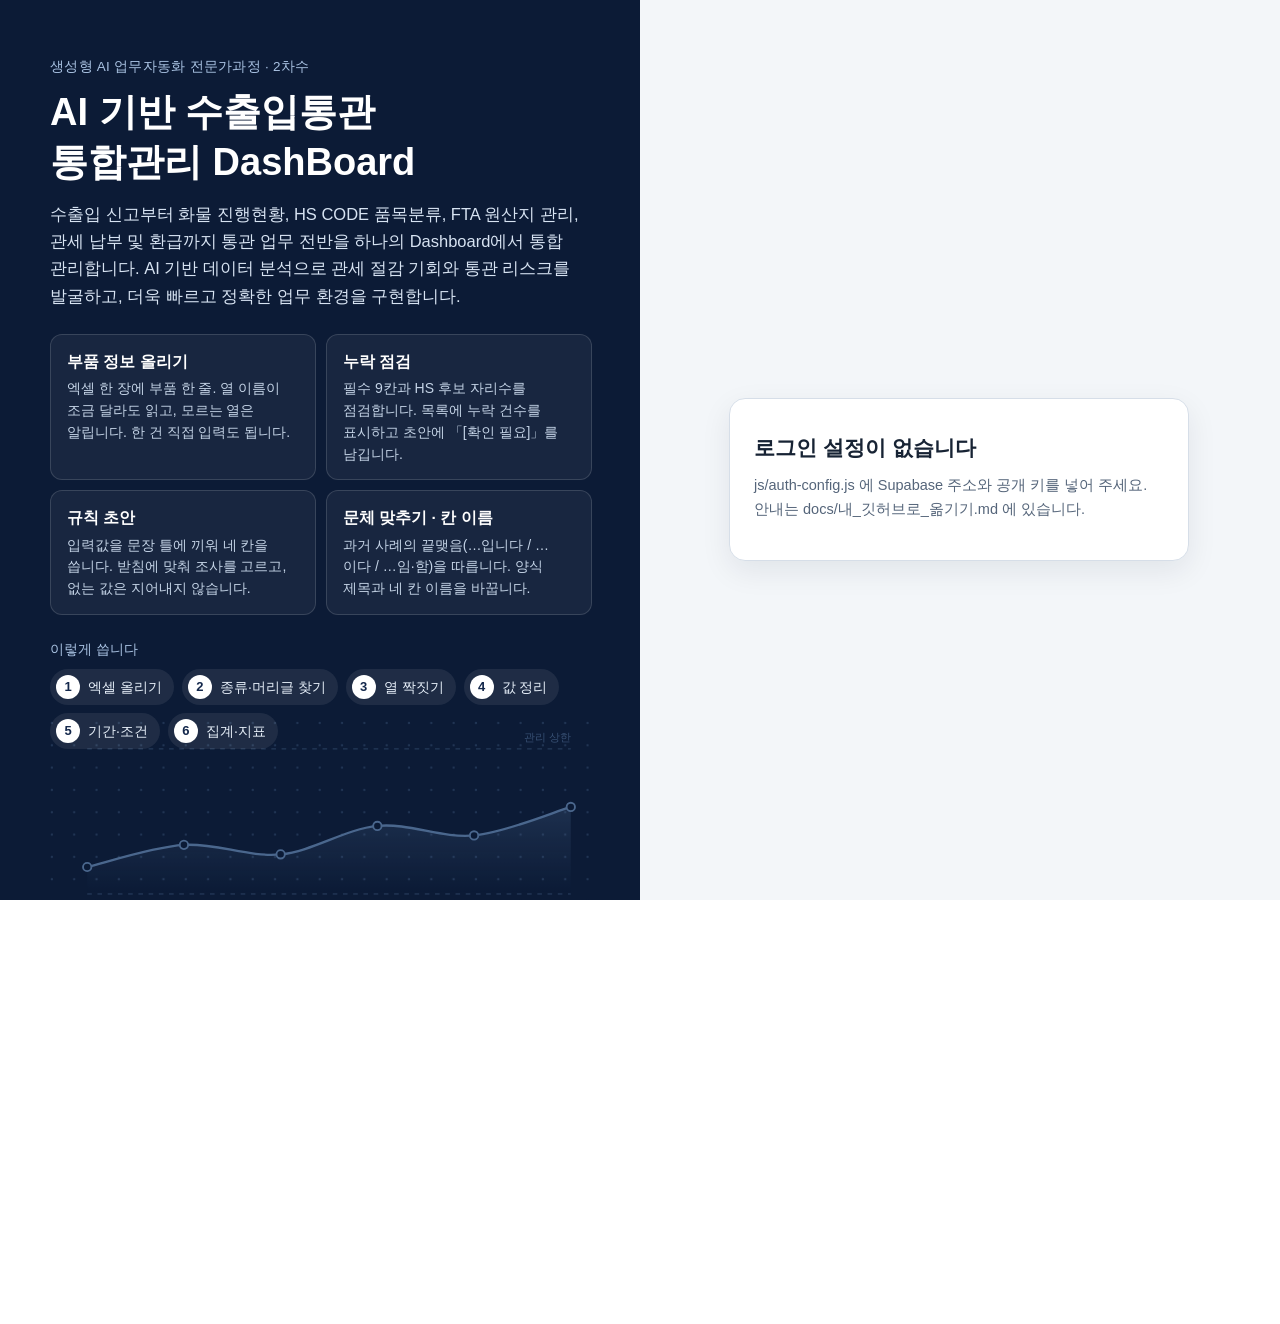
==== dashboard.html @ d0d931cb "관세율표 조회 js/tariff.js — data/tariff-ac.json(기준세율 A·C) · tariff-fta.json(협정세율) lazy load · Promise 캐시 " ====
<!DOCTYPE html>
<html lang="ko">
<head>
<meta charset="UTF-8">
<meta name="viewport" content="width=device-width, initial-scale=1.0">
<title>대시보드 — 수출입통관통합관리 DashBoard</title>
<!-- seo-kit: 검색 · 공유 미리보기(주소를 옮기면 이 묶음의 주소를 내 주소로) -->
<link rel="canonical" href="https://build-2611-07.jobability.co.kr/dashboard.html">
<meta name="robots" content="index,follow">
<meta property="og:type" content="website">
<meta property="og:site_name" content="HD건설기계">
<meta property="og:title" content="대시보드 — 수출입통관통합관리 DashBoard">
<meta property="og:description" content="ERP·환급프로그램·관세청에서 내려받은 엑셀을 올리면 수출입 통관 실적, FTA 활용·절감액, 관세환급, 수출입 오류점수를 집계해 보여 줍니다. 파일은 브라우저 안에서만 처리합니다.">
<meta property="og:url" content="https://build-2611-07.jobability.co.kr/dashboard.html">
<meta property="og:image" content="https://build-2611-07.jobability.co.kr/og-image.png?v=2">
<meta property="og:image:secure_url" content="https://build-2611-07.jobability.co.kr/og-image.png?v=2">
<meta property="og:image:type" content="image/png">
<meta property="og:image:width" content="1200">
<meta property="og:image:height" content="630">
<meta property="og:image:alt" content="AI 기반 수출입통관 통합관리 DashBoard">
<meta property="og:locale" content="ko_KR">
<meta name="twitter:card" content="summary_large_image">
<meta name="twitter:title" content="대시보드 — 수출입통관통합관리 DashBoard">
<meta name="twitter:description" content="ERP·환급프로그램·관세청에서 내려받은 엑셀을 올리면 수출입 통관 실적, FTA 활용·절감액, 관세환급, 수출입 오류점수를 집계해 보여 줍니다. 파일은 브라우저 안에서만 처리합니다.">
<meta name="twitter:image" content="https://build-2611-07.jobability.co.kr/og-image.png?v=2">
<!-- /seo-kit -->
<meta name="description" content="ERP·환급프로그램·관세청에서 내려받은 엑셀을 올리면 수출입 통관 실적, FTA 활용·절감액, 관세환급, 수출입 오류점수를 집계해 보여 줍니다. 파일은 브라우저 안에서만 처리합니다.">
<link rel="icon" href="favicon.svg" type="image/svg+xml">
<link rel="stylesheet" href="css/style.css">
<link rel="stylesheet" href="css/app.css">
<link rel="stylesheet" href="css/dash.css">
<!-- auth-kit: 로그인 전에는 도구 화면을 감춘다(js/auth.js 가 판정 뒤 푼다) -->
<script>document.documentElement.classList.add('auth-lock')</script>
<link rel="stylesheet" href="css/auth.css?v=2026-11-13.16">
<link rel="stylesheet" href="css/board.css?v=2026-11-13.16">
<link rel="stylesheet" href="css/kit-build.css?v=2026-11-13.16">
<!-- /auth-kit -->
</head>
<body>

<nav class="topnav" aria-label="주요 메뉴">
  <div class="topnav-inner">
    <a class="topnav-brand" href="dashboard.html">수출입통관통합관리 DashBoard <small>build-2611-07 · 기획 최창섭</small></a>
    <ul class="topnav-links">
      <li><a href="dashboard.html" class="active" aria-current="page">대시보드</a></li>
      <li><a href="tracking.html">화물 추적</a></li>
      <li><a href="errors.html">오류점수</a></li>
      <li><a href="index.html">물품설명서</a></li>
      <li><a href="library.html">자료 목록</a></li>
      <li><a href="guide.html">사용법</a></li>
      <li><a href="plan.html">기획서</a></li>
    </ul>
  </div>
</nav>

<header class="hero"><div class="wrap">
  <div class="eyebrow">생성형 AI 업무자동화 전문가과정 · 2차수 · 프로젝트 07 · v1.3</div>
  <h1>수출입통관통합관리 DashBoard</h1>
  <p>ERP·환급프로그램·관세청에서 내려받은 엑셀을 올리면 <b>수출입 통관 실적, FTA 활용·절감액, 관세환급, 오류점수, 품목분류 결정문 현황</b>을 한 화면에 모읍니다.
     매일 새 엑셀을 올리면 그 데이터로 바뀝니다. 열 이름이 달라도 같은 뜻 낱말로 찾고, 못 찾은 열은 직접 고릅니다.
     수입보세화물 단계 알림은 <a href="tracking.html" style="color:#fff">화물 추적</a>에 있습니다.</p>
</div></header>

<main><div class="wrap">

<section class="card" id="d-map">
  <h2 style="margin-top:0">수출입통관 업무 7항목과 이 도구</h2>
  <p class="sub">기획자가 정리한 대시보드 구조(2026-11-04 「수출입통관업무Dashboard」 총괄 시트)입니다. 항목마다 이 도구의 어디에서 하는지 적었습니다.</p>
  <div class="tablewrap"><table class="map7">
    <thead><tr><th>항목</th><th>하는 일</th><th>자료 · 주기</th><th>As-Is → To-Be</th><th>이 도구에서</th></tr></thead>
    <tbody>
      <tr><td>1. 수출입통관 실적</td><td>수입: 물자대·관세·관세부담율 / 수출: 전년 대비 증감 — 본부·국가·업체·HS 4단위</td><td>ERP 엑셀 · 매일</td><td>매월 1일 전월 분석 뒤 메일 공유 → 매일 대시보드</td><td><a href="#d-upload" data-go-tab="trade">「수입 실적」 탭</a> · <a href="#d-upload" data-go-tab="export">「수출 실적」 탭</a></td></tr>
      <tr><td>2. FTA 수출입 실적</td><td>FTA 체결국 수입·수출 신고 건의 관세 절감 실적</td><td>ERP 엑셀 · 매일</td><td>→ 매일 대시보드, 메일로 공유할 화면</td><td><a href="#d-upload" data-go-tab="fta">「FTA」 탭</a></td></tr>
      <tr><td>3. 관세환급 실적</td><td>본부별 매월 환급 실적</td><td>환급프로그램 엑셀 · 매월</td><td>→ 월별 표</td><td><a href="#d-upload" data-go-tab="refund">「관세환급」 탭</a></td></tr>
      <tr><td>4. 수출입 오류점수</td><td>신고·오류 건수, 오류점수, 비율</td><td>관세청 엑셀 · 매월</td><td>→ 월별·구분별</td><td><a href="#d-upload" data-go-tab="errors">「오류점수」 탭</a> · <a href="errors.html">v1.3 오류점수 분석(인천·울산)</a></td></tr>
      <tr><td>5. 물품설명서 작성</td><td>고세율 수입부품의 저세율 품목분류 질의용 물품설명서, 결정문 접수 때 고정비 절감 모니터링</td><td>양식 · 결정문 현황 엑셀 · 수시</td><td>엑셀 프롬프트 양식으로 AI 질문 뒤 복사·붙여넣기 → 자동 작성</td><td><a href="index.html">「물품설명서」 화면</a> · <a href="#d-upload" data-go-tab="ruling">「품목분류 결정문」 탭</a></td></tr>
      <tr><td>6. 수입보세화물 Tracking</td><td>근무시간 외 BL 의 입항보고·수입신고 단계를 관세사·요청자에게 알림</td><td>유니패스 · ERP · 비정기</td><td>포워더가 입항 예정 공유 → 단계별 메일 안내</td><td><a href="tracking.html">「화물 추적」 화면</a></td></tr>
      <tr><td>7. 수출입통관 Archive</td><td>세관 제출 사유서, ERP 통합 업무 매뉴얼 보관·공유</td><td>문서 · 비정기</td><td>요청 때 메일 → 목록 링크 공유</td><td><a href="library.html">「자료 목록」 화면</a></td></tr>
    </tbody>
  </table></div>
</section>

<section id="d-upload" class="card">
  <h2 style="margin-top:0">1. 엑셀을 올리세요</h2>
  <p class="sub">수입·수출 실적(ERP), 관세환급(환급프로그램), 오류점수(관세청), 품목분류 결정문 현황 엑셀을 한꺼번에 올려도 됩니다. 파일마다 종류를 알아봅니다.</p>
  <label class="drop" id="d-drop">
    <input type="file" id="d-file" accept=".xlsx,.xls,.csv" multiple>
    <b>엑셀 파일을 끌어다 놓거나 눌러서 고르세요 (여러 개 가능)</b>
    <span>파일은 서버로 올라가지 않습니다 · 브라우저 안에서만 처리합니다</span>
  </label>
  <div class="btnrow">
    <button class="btn primary" id="btn-dash-sample">예제로 해보기</button>
    <button class="btn" id="btn-dash-clear" type="button">저장된 데이터 지우기</button>
  </div>
  <p class="sub" style="margin-top:10px">예제는 가짜 업체·본부의 2024-01~2025-10 데이터입니다. 예제 데이터는 실제 사내 데이터가 아닙니다.
    </p>
  <div class="note" id="dash-samples" style="margin-top:12px"><b>대시보드 예제 엑셀 5종</b> — 수입통관 · 수출통관 · 관세환급 · 오류점수 · 품목분류 결정문(가짜 데이터)
    <div class="btnrow" style="margin:8px 0 6px"><button class="btn primary" type="button" data-ex5>예제 엑셀 5개 모두 내려받기</button><a class="btn" href="samples/예제_엑셀_5종.zip" download>ZIP 한 파일로 받기</a></div>
    <span class="sub">하나씩 받기 — <a class="ex-file" href="samples/예제_수입통관실적_ERP.xlsx" download>수입통관 실적</a> · <a class="ex-file" href="samples/예제_수출통관실적_ERP.xlsx" download>수출통관 실적</a> · <a class="ex-file" href="samples/예제_관세환급실적.xlsx" download>관세환급 실적</a> · <a class="ex-file" href="samples/예제_수출입오류점수.xlsx" download>수출입 오류점수</a> · <a class="ex-file" href="samples/예제_품목분류결정문현황.xlsx" download>품목분류 결정문 현황</a></span></div>
  <label class="chk"><input type="checkbox" id="d-remember" checked> 올린 데이터를 이 브라우저에 기억하기(다음에 열 때 다시 올리지 않아도 됩니다)</label>
  <details class="settings" id="d-settings">
    <summary>설정 — Plant → 본부 표(수입 · 수출) · 결제방법 GN(무환) 제외(수입 · 수출)</summary>
    <div id="d-settings-body"></div>
  </details>
  <div id="d-msg"></div>
  <div id="d-sets"></div>
</section>

<section id="d-view" class="card" hidden>
  <div class="dfilter" id="d-filter">
    <label>기간 <select id="f-from"></select> ~ <select id="f-to"></select></label>
    <label>본부 <select id="f-hq"></select></label>
    <label>국가 <select id="f-country"></select></label>
    <label>금액 단위 <select id="f-unit"><option>원</option><option>천원</option><option>백만원</option><option>USD</option></select></label>
    <button class="btn" id="btn-f-reset" type="button">기간 처음대로</button>
    <button class="btn green" id="btn-dash-xlsx" type="button">엑셀로 내보내기</button>
  </div>
  <p class="sub" id="f-note"></p>

  <div class="tabs" role="tablist" aria-label="분석 종류">
    <button role="tab" class="tab" data-tab="trade" aria-selected="true">수입 실적</button>
    <button role="tab" class="tab" data-tab="export" aria-selected="false">수출 실적</button>
    <button role="tab" class="tab" data-tab="fta" aria-selected="false">FTA</button>
    <button role="tab" class="tab" data-tab="refund" aria-selected="false">관세환급</button>
    <button role="tab" class="tab" data-tab="errors" aria-selected="false">오류점수</button>
    <button role="tab" class="tab" data-tab="ruling" aria-selected="false">품목분류 결정문</button>
  </div>

  <div class="tabpanel" id="t-trade" role="tabpanel">
    <div class="trade-total" id="sum-trade"></div>
    <div class="kpis" id="kpi-trade"></div>
    <div class="charts" id="ch-trade"></div>
    <div id="tb-trade-report"></div>
    <div class="ctrl">
      <label>묶는 기준 <select id="by-trade">
        <option value="hq">본부</option><option value="country">국가</option><option value="company">업체</option><option value="hs4">HS 4단위</option>
      </select></label>
      <label>상위 <select id="top-trade"><option>5</option><option selected>10</option><option>20</option></select></label>
    </div>
    <div class="charts" id="ch-trade-by"></div>
    <div id="tb-trade"></div>
  </div>
  <div class="tabpanel" id="t-export" role="tabpanel" hidden>
    <div class="trade-total" id="sum-export"></div>
    <div class="kpis" id="kpi-export"></div>
    <div class="charts" id="ch-export"></div>
    <div id="tb-export-report"></div>
    <div class="ctrl">
      <label>묶는 기준 <select id="by-export">
        <option value="hq">본부</option><option value="country">국가</option><option value="company">업체</option><option value="hs4">HS 4단위</option>
      </select></label>
      <label>상위 <select id="top-export"><option>5</option><option selected>10</option><option>20</option></select></label>
    </div>
    <div class="charts" id="ch-export-by"></div>
    <div id="tb-export"></div>
  </div>
  <div class="tabpanel" id="t-fta" role="tabpanel" hidden>
    <p class="sub tariff-meta" id="tariff-meta" aria-live="polite"></p>
    <div class="kpis" id="kpi-fta"></div>
    <div class="ctrl">
      <label>묶는 기준 <select id="by-fta"><option value="hq">본부</option><option value="country">국가</option><option value="company">업체</option></select></label>
    </div>
    <div class="charts" id="ch-fta"></div>
    <div id="tb-fta"></div>
  </div>
  <div class="tabpanel" id="t-refund" role="tabpanel" hidden>
    <div class="kpis" id="kpi-refund"></div>
    <div class="charts" id="ch-refund"></div>
    <div id="tb-refund"></div>
  </div>
  <div class="tabpanel" id="t-errors" role="tabpanel" hidden>
    <div class="kpis" id="kpi-errors"></div>
    <div class="charts" id="ch-errors"></div>
    <div id="tb-errors"></div>
  </div>
  <div class="tabpanel" id="t-ruling" role="tabpanel" hidden>
    <div class="kpis" id="kpi-ruling"></div>
    <div class="ctrl">
      <label>묶는 기준 <select id="by-ruling"><option value="product">완제품</option><option value="broker">관세사</option><option value="hs4">HS 4단위(결정세번)</option><option value="status">진행상태</option><option value="year">결정연도(시행일자)</option></select></label>
      <label>목록 순서 <select id="sort-ruling"><option value="date">최근 시행 순</option><option value="impact">impact 큰 순</option></select></label>
    </div>
    <div class="charts" id="ch-ruling"></div>
    <div id="tb-ruling"></div>
  </div>
</section>

<section class="card">
  <h2 style="margin-top:0">이번 판에서 하지 않는 것</h2>
  <ul class="ul">
    <li><b>메일 자동 발송·유니패스 자동 감시</b> — <a href="tracking.html">화물 추적</a>은 사람이 엑셀을 올리거나 「조회」를 눌렀을 때 읽고, 메일은 초안까지만 만듭니다.</li>
    <li><b>ERP·관세청 시스템 자동 연결</b> — 「실시간」은 매일 내려받은 엑셀을 올려 더하는 방식입니다. 같은 종류의 파일은 모두 더해 계산하고, 이름이 같은 파일을 다시 올리면 그 파일만 바꿉니다. 파일마다 올린 날짜와 데이터 기간을 위에 표시합니다.</li>
    <li>통관 서식·업무 매뉴얼 파일 보관 — <a href="library.html">자료 목록</a>에 이름·설명·사내 위치만 등록합니다.</li>
  </ul>
</section>

</div></main>

<footer><div class="wrap">
  생성형 AI 업무자동화 전문가과정 2차수 · 프로젝트 07 · 기획 최창섭 ·
  예제 데이터는 실제 사내 데이터가 아닙니다 · 화면의 숫자는 올린 엑셀에서 계산한 값입니다.
</div></footer>

<script src="lib/xlsx.full.min.js"></script>
<script src="js/customs.js"></script>
<script src="js/tariff.js"></script>
<script src="js/dash.js"></script>
<script>
  // 7항목 표의 탭 링크 — 올린 자료가 있을 때 그 탭을 연다
  document.getElementById('d-map').addEventListener('click', function (e) {
    var a = e.target.closest('[data-go-tab]'); if (!a) return;
    var b = document.querySelector('.tab[data-tab="' + a.dataset.goTab + '"]'); if (b && !document.getElementById('d-view').hidden) b.click();
  });
</script>
<script>
/* 예제 엑셀 5개를 차례로 내려받는다(브라우저가 「여러 파일 내려받기」를 물으면 허용) */
document.addEventListener('click', function (e) {
  var b = e.target.closest ? e.target.closest('[data-ex5]') : null; if (!b) return;
  var box = b.closest('.note'), list = [].slice.call(box.querySelectorAll('a.ex-file'));
  list.forEach(function (a, i) { setTimeout(function () { var x = document.createElement('a'); x.href = a.getAttribute('href'); x.download = decodeURIComponent(a.getAttribute('href').split('/').pop()); document.body.appendChild(x); x.click(); x.remove(); }, i * 700); });
  b.textContent = '내려받는 중… (5개)'; setTimeout(function () { b.textContent = '예제 엑셀 5개 모두 내려받기'; }, list.length * 700 + 600);
});
</script>
<!-- auth-kit: 로그인 · 사용 신청 · 승인 · 게시판(키트 정본 data10-00/kit/auth, 적용 build-2611-00/tools/kit) -->
<script src="vendor/supabase.js?v=2026-11-13.16"></script>
<script src="js/auth-config.js?v=2026-11-13.16"></script>
<script src="js/kit-build.js?v=2026-11-13.16"></script>
<script src="js/board.js?v=2026-11-13.16"></script>
<script src="js/auth.js?v=2026-11-13.16"></script>
<!-- /auth-kit -->
</body>
</html>
---- css/dash.css ----
/* 대시보드·자료 목록 전용(v1.1) — style.css · app.css 뒤에 읽는다 */
.dfilter{display:flex; flex-wrap:wrap; align-items:center; gap:10px 14px; font-size:14px;}
.dfilter label{display:flex; flex-wrap:wrap; align-items:center; gap:6px;}
.dfilter select{font:inherit; font-size:14px; padding:6px 8px; border:1px solid var(--line); border-radius:7px; background:#fff; max-width:100%;}
#f-note{margin:10px 0 0;}

.tabs{display:flex; flex-wrap:wrap; gap:4px; border-bottom:2px solid var(--line); margin:18px 0 16px;}
.tab{font:inherit; font-size:14.5px; font-weight:700; color:var(--sub); background:none; border:0; border-bottom:3px solid transparent;
  margin-bottom:-2px; padding:10px 14px; cursor:pointer; min-height:44px;}
.tab:hover{color:var(--ink);}
.tab.on{color:var(--brand); border-bottom-color:var(--brand);}

.kpis{display:grid; grid-template-columns:repeat(auto-fill,minmax(min(210px,100%),1fr)); gap:12px; margin-bottom:14px;}
.kpi{border:1px solid var(--line); border-radius:11px; padding:14px 16px; background:#fbfdff; display:flex; flex-direction:column; gap:3px; min-width:0;}
.kpi-l{font-size:13px; font-weight:700; color:var(--sub);}
.kpi-v{font-size:24px; line-height:1.2; font-weight:750; color:var(--brand-deep); font-variant-numeric:tabular-nums;}
.kpi small{font-size:12.5px; color:var(--sub);}
.kpi-how{font-size:11.5px; color:#0b3a4f; background:#dceaf3; border-radius:4px; padding:1px 6px; align-self:flex-start; margin-top:4px;}
.kpi.big{grid-column:1 / -1; background:#eef6fa; border-color:#9cc3d8;}
.kpi.big .kpi-v{font-size:34px;}
.kpi.small .kpi-v{font-size:19px;}
.rul-basis{grid-column:1 / -1; margin:0; padding:8px 12px; border-radius:8px; background:#fff7e6; border:1px solid #f0d9a8; color:#5b4310; font-size:13.5px;}
.rul-basis b{color:#3d2c06;}
tr.outside td:first-child::after{content:" 기간 밖 결정문"; font-size:11px; color:#8a5a00; background:#fff1d1; border-radius:4px; padding:0 4px; margin-left:4px; white-space:nowrap;}
.kpi.empty{background:#f7f8fa; border-style:dashed;}
.kpi.empty .kpi-v{font-size:18px; color:var(--sub);}

.charts{display:grid; grid-template-columns:repeat(auto-fill,minmax(min(460px,100%),1fr)); gap:14px; margin:6px 0 16px; align-items:start;}
.chart-box{border:1px solid var(--line); border-radius:11px; padding:10px 12px 6px; background:#fff; margin:0; min-width:0; overflow-x:auto;}
.chart-box figcaption{font-size:13.5px; font-weight:700; margin-bottom:4px;}
svg.chart{display:block; width:100%; height:auto;}
/* 좁은 화면에서 그림을 줄이면 글자가 읽히지 않는다 — 최소 폭을 두고 상자 안에서 옆으로 밀어 본다 */
@media (max-width:640px){ svg.chart{min-width:520px;} .kpis{grid-template-columns:repeat(auto-fill,minmax(min(118px,100%),1fr)); gap:8px;} .kpi{padding:10px 12px;} .kpi-v{font-size:20px;} .kpi.big .kpi-v{font-size:26px;} }
svg.chart .grid{stroke:#e3e9ef; stroke-width:1;}
svg.chart .ax{font-size:11px; fill:#5b6b7b; font-family:inherit;}
svg.chart .lab{fill:#152232;}
svg.chart .lg{font-size:12px; fill:#152232; font-family:inherit;}

.tb-h{margin:18px 0 8px; font-size:15px;}
tr.sum td{font-weight:750; background:#f4f7fa;}
tr.rest td{color:var(--sub);}
th.num{text-align:right;}
span.pos{color:var(--ok); font-weight:650;} span.neg{color:var(--danger); font-weight:650;}
td.wrapcell{white-space:normal; min-width:140px; max-width:320px;}
table.map{margin-top:8px;} table.map select{font:inherit; font-size:13.5px; padding:4px 6px; border:1px solid var(--line); border-radius:6px; max-width:220px;}
tr.maprow > td{background:#fbfcfd; white-space:normal;}
small.req{color:var(--danger); font-weight:700;}
#d-sets select{font:inherit; font-size:13.5px; padding:4px 6px; border:1px solid var(--line); border-radius:6px;}

/* 자료 목록 */
.lib-form{display:grid; grid-template-columns:repeat(auto-fill,minmax(min(240px,100%),1fr)); gap:10px 12px; margin:8px 0;}
.lib-form label{display:flex; flex-direction:column; gap:4px; font-size:13px; color:var(--sub); min-width:0;}
.lib-form label.wide{grid-column:1/-1;}
.lib-form input,.lib-form select,.lib-form textarea{font:inherit; font-size:14px; padding:6px 8px; border:1px solid var(--line); border-radius:7px; background:#fff; max-width:100%;}
.lib-cats{display:flex; flex-wrap:wrap; gap:6px; margin:10px 0;}
.lib-cats button{font:inherit; font-size:13px; border:1px solid var(--line); background:#fff; border-radius:999px; padding:4px 12px; cursor:pointer; min-height:34px;}
.lib-cats button.on{background:var(--brand); color:#fff; border-color:var(--brand);}
td.loc{white-space:normal; word-break:break-all; min-width:160px; max-width:360px; font-family:ui-monospace,SFMono-Regular,Menlo,monospace; font-size:12.5px;}
td.desc{white-space:normal; min-width:180px; max-width:360px;}
.lead-link{margin-top:12px;}

[hidden]{display:none !important;}

/* (v1.2) 7항목 표 · 결정문 목록 · 화물 추적 */
table.map7 td{white-space:normal; min-width:120px; vertical-align:top;}
table.ruling-list td,table.ruling-by td:first-child{text-align:left;}
table.ruling-list td.num{text-align:left; font-variant-numeric:normal;}
.chips{display:inline-flex; gap:3px;}
.chip{display:inline-flex; align-items:center; justify-content:center; width:22px; height:22px; border-radius:50%; border:1px solid var(--line); background:#f4f7fa; color:var(--sub); font-size:11.5px; font-weight:700;}
.chip.done{background:var(--ok); border-color:var(--ok); color:#fff;}
.tag.ah-t{background:#fde7c8; color:#7a4f00;}
table.ships td{white-space:normal; vertical-align:top;}
table.ships td.mono{white-space:nowrap;}
.alert-box{border:1px solid var(--line); border-left:4px solid var(--danger); border-radius:10px; padding:12px 16px; margin:12px 0; background:#fffdfb;}
.alert-box .sec-h{margin-bottom:4px;}
.alert-box label.sub{display:flex; flex-direction:column; gap:3px; margin:8px 0 6px;}
.alert-box input,.alert-box textarea,#t-tpl input,#t-tpl textarea{font:inherit; font-size:14px; padding:6px 8px; border:1px solid var(--line); border-radius:7px; background:#fff; max-width:100%;}
.alert-box textarea,#t-tpl textarea{width:100%;}
#t-tpl label.sub{display:flex; flex-direction:column; gap:3px; margin:6px 0;}
#t-targets{gap:8px 16px;}
.ctrl input[type=text],.ctrl input[type=password]{font:inherit; font-size:14px; padding:6px 8px; border:1px solid var(--line); border-radius:7px; background:#fff; max-width:100%;}
.btn[aria-disabled="true"]{opacity:.45; pointer-events:none;}

/* (v1.3) 오류점수 */
tr.over td{background:#fdeae7;}
table.ledger input{font:inherit; font-size:13px; padding:4px 6px; border:1px solid var(--line); border-radius:6px; min-width:90px; width:100%;}

/* v1.4 — 좁은 화면에서 긴 BL 선택 상자가 화면 밖으로 나가지 않게 */
#api-bl{max-width:100%;min-width:0;}
label:has(> #api-bl){min-width:0;max-width:100%;}

/* (v1.7.0) 수입 · 수출 실적 탭 — 수출입 합계 줄 · 본부 미분류 줄 · 설정 */
.trade-total-line{margin:0 0 12px; padding:9px 14px; border-radius:9px; background:#eef6fa; border:1px solid #9cc3d8; font-size:14px; color:#0b3a4f;}
.trade-total-line .tt-v{font-size:18px; font-weight:750; color:var(--brand-deep); font-variant-numeric:tabular-nums; margin:0 6px;}
.trade-total-line small{color:var(--sub);}
tr.uncl td{background:#fff4e0;}
table.exp-pivot th{white-space:nowrap;} table.exp-pivot th small{font-weight:600; color:var(--sub);}
/* (v1.9.0) 수입 본부 × 월 — 월마다 4칸(건수 · 물자대 · 관세 · 부담율) */
table.imp-pivot th{white-space:nowrap;} table.imp-pivot th small{font-weight:600; color:var(--sub);} table.imp-pivot td:first-child{white-space:nowrap;}
details.settings{margin:12px 0; border:1px solid var(--line); border-radius:10px; padding:8px 14px; background:#fbfcfd;}
details.settings summary{cursor:pointer; font-weight:700; min-height:32px; display:flex; align-items:center;}
table.set-plant input{font:inherit; font-size:13.5px; padding:4px 6px; border:1px solid var(--line); border-radius:6px; width:100%; min-width:90px;}
/* (v1.9.1) FTA 탭 위 관세율표 기준 연도 */
.tariff-meta{margin:0 0 10px; font-size:13px; color:var(--sub);} .tariff-meta.warn{padding:6px 10px; border-radius:6px;}
---- css/auth.css ----
/* data10 로그인 키트 — 정본: data10-00/kit/auth/css/auth.css (사본을 직접 고치지 말 것)
   로그인 전 대문 · 사용 신청 · 승인 대기 · 구성원 관리 창. 클래스는 모두 ag- / auth- 로 시작해 도구 화면과 섞이지 않는다. */
:root {
  --ag-ink: #172334; --ag-sub: #55657a; --ag-line: #d6dee8; --ag-bg: #f3f6f9;
  --ag-navy: #13274b; --ag-navy-2: #0c1b36; --ag-brand: #1f5fa8; --ag-brand-d: #174a84;
  --ag-ok: #1b6e3a; --ag-ok-bg: #e5f3ea; --ag-err: #b3261e; --ag-err-bg: #fdecea; --ag-warn: #7a5200; --ag-warn-bg: #fff4d6;
  --ag-accent: #a9c2e2;
  --ag-pad: 20px;
}
@media (min-width: 640px) { :root { --ag-pad: 28px; } }
@media (min-width: 1024px) { :root { --ag-pad: 40px; } }

/* 로그인 전에는 도구 화면을 감춘다(자리는 그대로 — 그래프 폭 계산이 흔들리지 않게 visibility) */
html.auth-lock body > *:not(#authGate) { visibility: hidden; }
html.auth-lock body { overflow: hidden; }

.ag {
  position: fixed; inset: 0; z-index: 2000; overflow-y: auto; -webkit-overflow-scrolling: touch;
  background: var(--ag-bg); color: var(--ag-ink);
  font: 16px/1.65 Pretendard, 'Apple SD Gothic Neo', 'Malgun Gothic', 'Noto Sans KR', sans-serif;
  word-break: keep-all; overflow-wrap: break-word;
}
.ag[hidden] { display: none; }
.ag *, .ag *::before, .ag *::after, .ag-modal * { box-sizing: border-box; }

.ag-wrap {
  max-width: calc(1180px + 2 * var(--ag-pad)); margin: 0 auto; padding: 0 var(--ag-pad);
  display: grid; grid-template-columns: minmax(0, 1fr); gap: 0;
}
.ag-hero {
  background: linear-gradient(160deg, var(--ag-navy) 0%, var(--ag-navy-2) 100%); color: #fff;
  margin: 0 calc(-1 * var(--ag-pad)); padding: 36px var(--ag-pad) 32px;
}
.ag-side { padding: 24px 0 8px; }
@media (min-width: 960px) {
  .ag { background: linear-gradient(90deg, var(--ag-navy-2) 0, var(--ag-navy-2) 50%, var(--ag-bg) 50%); }
  .ag-wrap { grid-template-columns: minmax(0, 1fr) minmax(0, 1fr); min-height: calc(100vh - 48px); align-items: center; }
  .ag-hero { margin: 0; padding: 56px 48px 56px 0; background: none; min-height: 100%; display: flex; flex-direction: column; justify-content: center; }
  .ag-side { padding: 56px 0 56px 48px; }
}
.ag-eyebrow { margin: 0 0 10px; font-size: 13.5px; letter-spacing: .02em; color: var(--ag-accent); }
.ag-hero h1 { margin: 0 0 14px; font-size: clamp(26px, 3.6vw, 38px); line-height: 1.3; color: #fff; font-weight: 800; }
.ag-lead { margin: 0 0 24px; color: #d7e3f2; font-size: 16.5px; max-width: 640px; }
.ag-feats { list-style: none; margin: 0 0 24px; padding: 0; display: grid; grid-template-columns: minmax(0, 1fr); gap: 10px; }
@media (min-width: 640px) { .ag-feats { grid-template-columns: repeat(2, minmax(0, 1fr)); } }
.ag-feats li { border: 1px solid rgba(255, 255, 255, .14); border-radius: 12px; padding: 14px 16px; background: rgba(255, 255, 255, .05); }
.ag-feats b { display: block; color: #fff; font-size: 15.5px; margin-bottom: 4px; }
.ag-feats span { display: block; color: #c4d3e6; font-size: 14px; line-height: 1.55; }
.ag-flow-t { margin: 0 0 8px; font-size: 13.5px; color: #a9c2e2; }
.ag-flow ol { list-style: none; margin: 0; padding: 0; display: flex; flex-wrap: wrap; gap: 8px; }
.ag-flow li { display: inline-flex; align-items: center; gap: 8px; padding: 6px 12px 6px 6px; border-radius: 999px; background: rgba(255, 255, 255, .08); color: #e6eef8; font-size: 14px; }
.ag-n { display: inline-grid; place-items: center; width: 24px; height: 24px; border-radius: 50%; background: #fff; color: var(--ag-navy); font-weight: 700; font-size: 13px; }

.ag-card { background: #fff; border: 1px solid var(--ag-line); border-radius: 16px; padding: 26px 24px; box-shadow: 0 10px 30px rgba(15, 30, 55, .08); max-width: 460px; margin: 0 auto; }
.ag-card h2 { margin: 6px 0 8px; font-size: 21px; color: var(--ag-ink); }
.ag-card p { margin: 0 0 12px; }
.ag-sub { color: var(--ag-sub); font-size: 14.5px; }
.ag-tabs { display: flex; gap: 4px; padding: 4px; background: #eef2f6; border-radius: 10px; margin: 0 0 18px; }
.ag-tabs button { flex: 1; border: 0; background: transparent; padding: 9px 10px; border-radius: 8px; font: inherit; font-weight: 600; color: var(--ag-sub); cursor: pointer; }
.ag-tabs button[aria-selected="true"] { background: #fff; color: var(--ag-ink); box-shadow: 0 1px 3px rgba(0, 0, 0, .1); }
.ag-form { display: grid; gap: 12px; }
.ag-form label { display: grid; gap: 5px; font-size: 14px; font-weight: 600; color: var(--ag-ink); }
.ag-form small { font-weight: 400; color: var(--ag-sub); }
.ag-form input { font: inherit; font-size: 16px; font-weight: 400; padding: 10px 12px; border: 1px solid var(--ag-line); border-radius: 9px; background: #fff; color: var(--ag-ink); width: 100%; }
.ag-form input::placeholder { color: #8a97a8; font-weight: 400; }
.ag-form input:focus { outline: 2px solid var(--ag-brand); outline-offset: 1px; border-color: var(--ag-brand); }
.hp-who { align-self: center; margin-right: 4px; font-size: 14px; font-weight: 600; white-space: nowrap; max-width: 14em; overflow: hidden; text-overflow: ellipsis; }
@media (max-width: 640px) { .hp-who { display: none; } }
.ag-pw { position: relative; display: block; }
.ag-form .ag-pw input { padding-right: 46px; }
.ag-pw input::-ms-reveal, .ag-pw input::-ms-clear { display: none; }
.ag-eye { position: absolute; top: 50%; right: 4px; transform: translateY(-50%); width: 38px; height: 38px; display: grid; place-items: center; padding: 0; border: 0; border-radius: 7px; background: transparent; color: var(--ag-sub); cursor: pointer; }
.ag-eye:hover { color: var(--ag-ink); background: rgba(0, 0, 0, .05); }
.ag-eye:focus-visible { outline: 2px solid var(--ag-brand); outline-offset: 0; }
.ag-eye[aria-pressed="true"] { color: var(--ag-brand); }
.ag-btn { font: inherit; font-weight: 700; display: inline-flex; align-items: center; justify-content: center; gap: 6px; min-height: 44px; padding: 8px 16px;
  border-radius: 10px; border: 1px solid var(--ag-line); background: #fff; color: var(--ag-ink); cursor: pointer; width: 100%; }
.ag-btn:hover { border-color: var(--ag-brand); }
.ag-btn:disabled { opacity: .6; cursor: progress; }
.ag-primary { background: var(--ag-brand); border-color: var(--ag-brand); color: #fff; }
.ag-primary:hover { background: var(--ag-brand-d); }
.ag-kakao { background: #fee500; border-color: #fee500; color: #191600; }
.ag-or { display: flex; align-items: center; gap: 10px; color: var(--ag-sub); font-size: 13px; margin: 14px 0; }
.ag-or::before, .ag-or::after { content: ''; flex: 1; height: 1px; background: var(--ag-line); }
.ag-hint { margin: 14px 0 0 !important; color: var(--ag-sub); font-size: 13.5px; }
.ag-msg { margin: 12px 0 0 !important; font-size: 14px; min-height: 1em; color: var(--ag-sub); }
.ag-msg:empty { display: none; }
.ag-msg.is-err { color: var(--ag-err); background: var(--ag-err-bg); padding: 8px 12px; border-radius: 8px; }
.ag-msg.is-ok { color: var(--ag-ok); background: var(--ag-ok-bg); padding: 8px 12px; border-radius: 8px; }
.ag-link { border: 0; background: none; color: var(--ag-sub); text-decoration: underline; font: inherit; font-size: 14px; cursor: pointer; margin-top: 14px; padding: 6px 0; }
.ag-badge { display: inline-block; padding: 3px 10px; border-radius: 999px; background: var(--ag-warn-bg); color: var(--ag-warn); font-size: 13px; font-weight: 700; }
.ag-badge.is-off { background: var(--ag-err-bg); color: var(--ag-err); }
.ag-claim { margin-top: 16px; padding: 14px; border: 1px dashed var(--ag-line); border-radius: 10px; font-size: 14px; color: var(--ag-sub); }
.ag-foot { text-align: center; color: var(--ag-sub); font-size: 13px; margin: 0; padding: 14px var(--ag-pad) 22px; }
@media (min-width: 960px) { .ag-foot { color: #8fa3bd; text-align: left; max-width: calc(1180px + 2 * var(--ag-pad)); margin: 0 auto; } }

/* 상단 바 계정 칩 */
.auth-chip { display: flex; align-items: center; gap: 6px; margin-left: auto; flex-wrap: nowrap; font-size: 13.5px; }
.auth-chip.is-float { position: fixed; top: 10px; right: 10px; z-index: 1500; background: #fff; border: 1px solid var(--ag-line); border-radius: 999px; padding: 4px 6px 4px 12px; }
.auth-chip-name { max-width: 9em; overflow: hidden; text-overflow: ellipsis; white-space: nowrap; font-weight: 600; }
.auth-chip-btn { font: inherit; font-size: 13px; border: 1px solid var(--ag-line); background: #fff; color: var(--ag-ink); border-radius: 8px; padding: 5px 10px; cursor: pointer; white-space: nowrap; display: inline-flex; align-items: center; gap: 4px; }
.auth-chip-btn:hover { border-color: var(--ag-brand); color: var(--ag-brand); }
.auth-chip-n { display: inline-grid; place-items: center; min-width: 18px; height: 18px; padding: 0 5px; border-radius: 9px; background: var(--ag-err); color: #fff; font-size: 11.5px; font-weight: 700; }
.auth-chip-n[hidden] { display: none; }
@media (max-width: 639px) { .auth-chip-name { display: none; } }

/* 구성원 관리 창 */
.ag-modal { position: fixed; inset: 0; z-index: 2100; background: rgba(10, 20, 35, .5); display: flex; align-items: flex-start; justify-content: center; padding: 24px 12px; overflow-y: auto;
  font: 15px/1.6 Pretendard, 'Apple SD Gothic Neo', 'Malgun Gothic', sans-serif; color: var(--ag-ink); word-break: keep-all; overflow-wrap: break-word; }
.ag-modal[hidden] { display: none; }
.ag-panel { background: #fff; border-radius: 14px; width: 100%; max-width: 980px; padding: 20px 22px 24px; }
.ag-panel-h { display: flex; align-items: center; justify-content: space-between; gap: 12px; }
.ag-panel-h h2 { margin: 0; font-size: 20px; }
.ag-x { border: 0; background: none; font-size: 26px; line-height: 1; cursor: pointer; color: var(--ag-sub); padding: 4px 8px; }
.ag-panel .ag-tabs { max-width: 320px; margin: 12px 0; }
.ag-tablewrap { overflow-x: auto; }
.ag-table { width: 100%; border-collapse: collapse; font-size: 14.5px; }
.ag-table th, .ag-table td { text-align: left; vertical-align: top; padding: 10px 8px; border-bottom: 1px solid var(--ag-line); }
.ag-table th { background: #f1f4f8; font-size: 13.5px; white-space: nowrap; }
.ag-table small { color: var(--ag-sub); }
.ag-acts { display: flex; flex-wrap: wrap; gap: 6px; min-width: 150px; }
.ag-btn.ag-sm { width: auto; min-height: 34px; padding: 4px 10px; font-size: 13.5px; }
.ag-st { display: inline-block; padding: 1px 8px; border-radius: 999px; font-size: 12.5px; font-weight: 700; background: #eef2f6; color: var(--ag-sub); }
.ag-st.is-pending { background: var(--ag-warn-bg); color: var(--ag-warn); }
.ag-st.is-active { background: var(--ag-ok-bg); color: var(--ag-ok); }
.ag-st.is-disabled { background: var(--ag-err-bg); color: var(--ag-err); }
.ag-st.is-admin { background: #e6eef9; color: var(--ag-brand-d); }
/* 밝은 테마(plan.json landing.theme = "light") — 바탕은 --ag-bg, 글자는 --ag-ink, 강조는 --ag-accent */
.ag-light, .ag-light .ag-hero { background: var(--ag-bg); }
@media (min-width: 960px) { .ag.ag-light { background: var(--ag-bg); } }
.ag-light .ag-hero { color: var(--ag-ink); }
.ag-light .ag-hero h1 { color: var(--ag-navy); font-size: clamp(30px, 4.2vw, 46px); line-height: 1.25; }
.ag-light .ag-eyebrow { font-size: 16px; font-weight: 700; }
.ag-light .ag-lead { color: var(--ag-sub); font-size: 17px; }
.ag-light .ag-feats li { background: #fff; border-color: var(--ag-line); }
.ag-light .ag-feats b { color: var(--ag-ink); }
.ag-light .ag-feats span { color: var(--ag-sub); }
.ag-light .ag-flow-t { color: var(--ag-sub); }
.ag-light .ag-flow li { background: #fff; color: var(--ag-ink); border: 1px solid var(--ag-line); }
.ag-light .ag-n { background: var(--ag-navy); color: #fff; }
.ag-light .ag-primary { background: var(--ag-navy); border-color: var(--ag-navy); }
.ag-light .ag-primary:hover { background: var(--ag-navy-2); }
@media (min-width: 960px) { .ag-light .ag-foot { color: var(--ag-sub); } }
/* 대문 그림(SVG) — 현장 데이터 → 관리도. 색은 currentColor 하나로(테마마다 .ag-art color 만 바꾼다) */
.ag-hero { position: relative; overflow: hidden; }
.ag-hero > :not(.ag-art) { position: relative; z-index: 1; }
.ag-art { position: absolute; z-index: 0; pointer-events: none; color: #7fa6d6; opacity: .3;
  right: -40px; top: 8px; width: min(560px, 78%); height: auto; }
.ag-par { transition: transform .6s cubic-bezier(.2, .7, .2, 1); }
.ag-line { fill: none; stroke: currentColor; stroke-width: 2.5; stroke-linecap: round; }
.ag-ucl { stroke: currentColor; stroke-width: 1; stroke-dasharray: 5 6; opacity: .55; }
.ag-lbl { fill: currentColor; font-size: 12px; opacity: .7; font-family: inherit; }
.ag-pt { fill: var(--ag-navy-2); stroke: currentColor; stroke-width: 2; }
.ag-ring { fill: none; stroke: currentColor; stroke-width: 2; transform-box: fill-box; transform-origin: center; opacity: 0; }
@media (max-width: 639px) { .ag-art { width: 92%; right: -24px; top: 0; opacity: .28; } .ag-lbl { display: none; } }
/* 데스크톱: 왼쪽 칸 맨 아래 띠(내용과 겹치지 않게 그만큼 아래 여백을 둔다) */
@media (min-width: 960px) {
  .ag-hero { padding-bottom: 210px; }
  .ag-art { top: auto; bottom: 34px; left: 0; right: 32px; width: auto; max-width: 600px; opacity: .55; }
}
.ag-light .ag-art { color: var(--ag-navy); opacity: .26; }
.ag-light .ag-pt { fill: var(--ag-bg); }

/* 「이렇게 씁니다」 단계 — 차례로 밝아진다(그림의 점과 함께) */
.ag-flow li { transition: background-color .35s, box-shadow .35s, color .35s; }
.ag-flow li.is-on { background: rgba(255, 255, 255, .18); box-shadow: inset 0 0 0 1px rgba(255, 255, 255, .45); color: #fff; }
.ag-light .ag-flow li.is-on { background: #fff; box-shadow: inset 0 0 0 1.5px var(--ag-navy); color: var(--ag-navy); }

/* 효과 — .ag-fx 는 JS 가 처음 한 번만 붙인다(모션 최소화면 붙이지 않음). 효과가 없어도 모든 내용은 보인다. */
@keyframes agDraw { to { stroke-dashoffset: 0; } }
@keyframes agFade { from { opacity: 0; } }
@keyframes agUp { from { opacity: 0; transform: translateY(12px); } }
@keyframes agPop { from { opacity: 0; transform: scale(.4); } }
@keyframes agPulse { 0% { opacity: .85; transform: scale(.6); } 100% { opacity: 0; transform: scale(2.2); } }
.ag-fx .ag-line { stroke-dasharray: 1; stroke-dashoffset: 1; animation: agDraw 1.8s cubic-bezier(.4, 0, .2, 1) .2s forwards; }
.ag-fx .ag-area { animation: agFade 1.2s ease 1s both; }
.ag-fx .ag-pt { transform-box: fill-box; transform-origin: center; animation: agPop .45s cubic-bezier(.2, .9, .3, 1.4) var(--d, 1s) both; }
.ag-fx .ag-eyebrow, .ag-fx .ag-hero h1, .ag-fx .ag-lead { animation: agUp .6s ease both; }
.ag-fx .ag-hero h1 { animation-delay: .08s; } .ag-fx .ag-lead { animation-delay: .16s; }
.ag-fx .ag-feats li { animation: agUp .55s ease both; }
.ag-fx .ag-feats li:nth-child(1) { animation-delay: .28s; } .ag-fx .ag-feats li:nth-child(2) { animation-delay: .36s; }
.ag-fx .ag-feats li:nth-child(3) { animation-delay: .44s; } .ag-fx .ag-feats li:nth-child(4) { animation-delay: .52s; }
.ag-fx .ag-flow { animation: agUp .55s ease .62s both; }
.ag-fx .ag-card { animation: agUp .6s ease .18s both; }
.ag-ring { animation: agPulse 2.4s ease-out infinite; }
.ag-feats li { transition: border-color .25s, background-color .25s; }
.ag-feats li:hover { border-color: rgba(255, 255, 255, .32); background: rgba(255, 255, 255, .08); }
.ag-light .ag-feats li:hover { border-color: var(--ag-navy); background: #fff; }

/* ───────── 대문 사진 ───────── */
.ag-sr { position: absolute !important; width: 1px; height: 1px; overflow: hidden; clip: rect(0 0 0 0); white-space: nowrap; }
/* banner: 완성 그림을 위에 그대로(잘리지 않게), 아래에 기능 · 로그인 */
.ag.ag-has-banner { background: var(--ag-bg); }
.ag-banner { background: var(--ag-navy-2); display: flex; justify-content: center; }
.ag-banner { cursor: pointer; }
.ag-banner img { display: block; width: 100%; max-width: 1600px; height: auto; max-height: 72vh; object-fit: contain; }
/* 데스크톱: 그림 아래로 로그인 카드가 첫 화면에 걸리게 높이를 줄인다 */
@media (min-width: 960px) { .ag-banner img { max-height: 52vh; } }
.ag-banner:focus-visible { outline: 3px solid var(--ag-brand); outline-offset: -3px; }
.ag-wrap-banner { padding-top: 24px; padding-bottom: 8px; }
.ag-has-banner .ag-hero-sub { background: none; color: var(--ag-ink); margin: 0; padding: 0 0 8px; }
.ag-has-banner .ag-feats li { background: #fff; border-color: var(--ag-line); }
.ag-has-banner .ag-feats b { color: var(--ag-ink); } .ag-has-banner .ag-feats span { color: var(--ag-sub); }
.ag-has-banner .ag-flow-t { color: var(--ag-sub); }
.ag-has-banner .ag-flow li { background: #fff; color: var(--ag-ink); border: 1px solid var(--ag-line); }
.ag-has-banner .ag-flow li.is-on { box-shadow: inset 0 0 0 1.5px var(--ag-brand); color: var(--ag-brand-d); }
.ag-has-banner .ag-n { background: var(--ag-navy); color: #fff; }
@media (min-width: 960px) {
  .ag-wrap-banner { min-height: 0; align-items: start; padding-top: 32px; }
  .ag-has-banner .ag-hero-sub { padding: 8px 40px 24px 0; min-height: 0; }
  .ag-has-banner .ag-side { padding: 8px 0 24px 40px; }
  .ag-has-banner .ag-foot { color: var(--ag-sub); }
}
/* cover: 사진 위에 대표색을 덮는다(글자 대비를 위해 왼쪽을 더 짙게) */
.ag-hero.ag-cover { background:
  linear-gradient(100deg, color-mix(in srgb, var(--ag-navy-2) 94%, transparent) 0%, color-mix(in srgb, var(--ag-navy) 82%, transparent) 55%, color-mix(in srgb, var(--ag-navy) 45%, transparent) 100%),
  var(--ag-photo) center / cover no-repeat, var(--ag-navy-2); }
@media (min-width: 960px) {
  .ag.ag-has-cover { background: linear-gradient(90deg, var(--ag-navy-2) 0, var(--ag-navy-2) 50%, var(--ag-bg) 50%); }
  .ag-has-cover .ag-wrap { max-width: none; padding-left: 0; }
  .ag-has-cover .ag-hero.ag-cover { margin: 0; padding: 56px 48px 56px max(var(--ag-pad), calc((100vw - 1180px) / 2)); min-height: 100vh; }
}

@media (prefers-reduced-motion: reduce) {
  .ag *, .ag-modal * { transition: none !important; animation: none !important; }
  .ag-ring { opacity: .6; }
}

/* ═════════ 홈페이지 모드(로그인 전) — hp-* ═════════
   색은 과제마다 --ag-navy · --ag-navy-2 · --ag-brand · --ag-brand-d · --ag-accent 로 바뀐다(plan.json landing.colors). */
.ag.ag-home { background: #fff; color: var(--ag-ink); scroll-behavior: smooth; }
@media (min-width: 960px) { .ag.ag-home { background: #fff; } }
.ag-home.hp-modal-open { overflow: hidden; }
.hp { --hp-pad: var(--ag-pad); --hp-max: 1200px; --hp-soft: #f4f7fb; --hp-line: #e2e8f0; font-size: 16px; }
.hp-in { max-width: calc(var(--hp-max) + 2 * var(--hp-pad)); margin: 0 auto; padding: 0 var(--hp-pad); }
.hp a { color: inherit; }
.hp h1, .hp h2, .hp h3 { margin: 0; letter-spacing: -0.01em; }
.hp-ic { width: 24px; height: 24px; fill: none; stroke: currentColor; stroke-width: 1.7; stroke-linecap: round; stroke-linejoin: round; flex: none; }
.hp-ic-s { width: 17px; height: 17px; fill: none; stroke: currentColor; stroke-width: 1.9; stroke-linecap: round; stroke-linejoin: round; flex: none; }

/* 머리글 */
.hp-nav { position: sticky; top: 0; z-index: 30; background: rgba(255, 255, 255, .92); backdrop-filter: saturate(1.4) blur(10px); border-bottom: 1px solid transparent; transition: border-color .2s, box-shadow .2s; }
.hp-nav.is-scrolled { border-bottom-color: var(--hp-line); box-shadow: 0 6px 20px rgba(15, 30, 55, .06); }
.hp-nav-in { display: flex; align-items: center; gap: 18px; min-height: 66px; }
.hp-brand { display: flex; align-items: center; gap: 12px; text-decoration: none; min-width: 0; flex: 1 1 auto; }
.hp-logo { height: 30px; width: auto; display: block; }
.hp-wordmark { display: inline-flex; flex-direction: column; line-height: 1.05; font-weight: 800; font-size: 18px; color: var(--ag-navy); white-space: nowrap; }
.hp-wordmark small { font-size: 10.5px; font-weight: 700; letter-spacing: .14em; color: var(--ag-sub); margin-top: 3px; }
.hp-div { width: 1px; height: 26px; background: var(--hp-line); flex: none; }
.hp-tool { display: inline-flex; align-items: center; gap: 9px; min-width: 0; }
.hp-mark { display: inline-grid; place-items: center; width: 32px; height: 32px; border-radius: 9px; flex: none;
  background: linear-gradient(135deg, var(--ag-brand), var(--ag-navy)); color: #fff; box-shadow: 0 4px 12px color-mix(in srgb, var(--ag-brand) 35%, transparent); }
.hp-mark-ic { width: 18px; height: 18px; fill: none; stroke: currentColor; stroke-width: 2; stroke-linecap: round; stroke-linejoin: round; }
.hp-tool-t { font-weight: 700; font-size: 15.5px; color: var(--ag-ink); white-space: nowrap; overflow: hidden; text-overflow: ellipsis; }
.hp-links { display: none; gap: 4px; }
.hp-links a { text-decoration: none; color: var(--ag-sub); font-weight: 600; font-size: 14.5px; padding: 8px 12px; border-radius: 8px; }
.hp-links a:hover { color: var(--ag-ink); background: var(--hp-soft); }
.hp-acts { display: flex; gap: 8px; flex: none; }
@media (min-width: 1024px) { .hp-links { display: flex; } }
@media (max-width: 639px) { .hp-wordmark small, .hp-div, .hp-tool-t { display: none; } .hp-acts .hp-ghost { display: none; } }

/* 단추 */
.hp-btn { font: inherit; font-weight: 700; font-size: 14.5px; display: inline-flex; align-items: center; justify-content: center; gap: 8px;
  min-height: 42px; padding: 9px 18px; border-radius: 10px; border: 1px solid transparent; cursor: pointer; text-decoration: none; white-space: nowrap; transition: background-color .2s, border-color .2s, transform .15s, box-shadow .2s; }
.hp-btn:focus-visible { outline: 3px solid color-mix(in srgb, var(--ag-brand) 45%, transparent); outline-offset: 2px; }
.hp-lg { min-height: 50px; padding: 12px 24px; font-size: 16px; border-radius: 12px; }
.hp-primary { background: var(--ag-brand); color: #fff; box-shadow: 0 6px 18px color-mix(in srgb, var(--ag-brand) 30%, transparent); }
.hp-primary:hover { background: var(--ag-brand-d); transform: translateY(-1px); }
.hp-ghost { background: transparent; color: var(--ag-ink); border-color: var(--hp-line); }
.hp-ghost:hover { border-color: var(--ag-brand); color: var(--ag-brand-d); }
.hp-line { background: rgba(255, 255, 255, .08); color: #fff; border-color: rgba(255, 255, 255, .45); }
.hp-line:hover { background: rgba(255, 255, 255, .16); }

/* 히어로 */
.hp-hero { position: relative; overflow: hidden; color: #fff;
  background: radial-gradient(1200px 520px at 85% 15%, color-mix(in srgb, var(--ag-brand) 55%, transparent), transparent 60%),
              linear-gradient(160deg, var(--ag-navy) 0%, var(--ag-navy-2) 100%); }
.hp-hero::after { content: ''; position: absolute; inset: 0; pointer-events: none; opacity: .18;
  background-image: radial-gradient(rgba(255, 255, 255, .55) 1px, transparent 1.2px); background-size: 26px 26px;
  -webkit-mask-image: linear-gradient(180deg, #000 0%, transparent 85%); mask-image: linear-gradient(180deg, #000 0%, transparent 85%); }
.hp-cover { background: linear-gradient(100deg, color-mix(in srgb, var(--ag-navy-2) 95%, transparent) 0%, color-mix(in srgb, var(--ag-navy) 86%, transparent) 50%, color-mix(in srgb, var(--ag-navy) 55%, transparent) 100%), var(--hp-photo) center / cover no-repeat, var(--ag-navy-2); }
.hp-hero-in { position: relative; z-index: 1; display: grid; grid-template-columns: minmax(0, 1fr); gap: 40px; padding-top: 56px; padding-bottom: 64px; align-items: center; }
@media (min-width: 1024px) { .hp-hero-in { grid-template-columns: minmax(0, 1fr) minmax(0, 1.08fr); gap: 56px; padding-top: 84px; padding-bottom: 96px; min-height: min(78vh, 760px); } }
.hp-eyebrow { display: inline-flex; align-items: center; gap: 8px; margin: 0 0 16px; font-size: 14px; font-weight: 700; letter-spacing: .02em; color: var(--ag-accent); }
.hp-eyebrow::before { content: ''; width: 22px; height: 2px; background: currentColor; border-radius: 2px; }
.hp-hero h1 { font-size: clamp(30px, 4.6vw, 54px); line-height: 1.18; font-weight: 800; color: #fff; }
.hp-lead { margin: 18px 0 0; font-size: clamp(16px, 1.5vw, 18.5px); line-height: 1.7; color: rgba(255, 255, 255, .84); max-width: 640px; }
.hp-cta-row { display: flex; flex-wrap: wrap; gap: 12px; margin-top: 30px; }
.hp-trust-chips { list-style: none; padding: 0; margin: 26px 0 0; display: flex; flex-wrap: wrap; gap: 8px 18px; }
.hp-trust-chips li { display: inline-flex; align-items: center; gap: 7px; font-size: 14px; color: rgba(255, 255, 255, .78); }
.hp-hero-vis { position: relative; }
.hp-frame { margin: 0; border-radius: 14px; overflow: hidden; background: #fff; box-shadow: 0 30px 70px rgba(5, 12, 30, .45), 0 0 0 1px rgba(255, 255, 255, .12); }
.hp-frame-bar { display: flex; align-items: center; gap: 6px; height: 34px; padding: 0 14px; background: #eef2f7; border-bottom: 1px solid #dfe5ee; }
.hp-frame-bar i { width: 10px; height: 10px; border-radius: 50%; background: #cfd7e2; }
.hp-frame-bar i:nth-child(1) { background: #ff6159; } .hp-frame-bar i:nth-child(2) { background: #ffbd2e; } .hp-frame-bar i:nth-child(3) { background: #28c941; }
.hp-frame-bar span { margin-left: 10px; font-size: 12px; color: #6b7a8c; background: #fff; border-radius: 6px; padding: 2px 10px; overflow: hidden; text-overflow: ellipsis; white-space: nowrap; }
.hp-frame img { display: block; width: 100%; height: auto; max-height: 520px; object-fit: cover; object-position: top left; }
.hp-photo { margin: 0; border-radius: 18px; overflow: hidden; box-shadow: 0 30px 70px rgba(5, 12, 30, .45), 0 0 0 1px rgba(255, 255, 255, .12); aspect-ratio: 16 / 10; }
.hp-photo img { width: 100%; height: 100%; object-fit: cover; display: block; }
.hp-art { color: color-mix(in srgb, var(--ag-accent) 70%, #fff); opacity: .9; }
.hp-art .ag-art { position: static; width: 100%; opacity: 1; }
.hp-float { position: absolute; display: flex; align-items: center; gap: 10px; padding: 11px 16px; border-radius: 12px; background: #fff; color: var(--ag-ink);
  font-weight: 700; font-size: 14px; box-shadow: 0 14px 34px rgba(5, 12, 30, .28); max-width: 260px; }
.hp-float .hp-ic { color: var(--ag-brand); width: 22px; height: 22px; }
.hp-float-1 { left: -18px; bottom: 28px; } .hp-float-2 { right: -14px; top: -16px; }
@media (max-width: 1023px) { .hp-float { display: none; } }

/* 배너(완성 그림) */
.hp-banner { background: var(--ag-navy-2); }
.hp-banner-btn { display: block; width: 100%; padding: 0; border: 0; background: none; cursor: pointer; }
.hp-banner img { display: block; width: 100%; max-width: 1680px; margin: 0 auto; height: auto; max-height: 78vh; object-fit: contain; }
.hp-intro { background: linear-gradient(160deg, var(--ag-navy) 0%, var(--ag-navy-2) 100%); color: #fff; }
.hp-intro-in { display: flex; flex-wrap: wrap; align-items: center; justify-content: space-between; gap: 18px 40px; padding-top: 34px; padding-bottom: 80px; }   /* 아래 목표 카드가 40px 겹쳐 올라오므로 여백을 넉넉히 */
.hp-intro .hp-cta-row { margin-top: 0; }
.hp-h1s { font-size: clamp(22px, 2.6vw, 30px); line-height: 1.3; font-weight: 800; color: #fff; }
.hp-intro .hp-lead { margin-top: 8px; font-size: 16px; }

/* 섹션 */
.hp-sec { padding: 72px 0; }
@media (min-width: 1024px) { .hp-sec { padding: 96px 0; } }
.hp-alt { background: var(--hp-soft); }
.hp-head { max-width: 720px; margin: 0 0 40px; }
.hp-kicker { margin: 0 0 10px; font-size: 13.5px; font-weight: 800; letter-spacing: .12em; color: var(--ag-brand); }
.hp-head h2 { font-size: clamp(25px, 3vw, 36px); line-height: 1.25; font-weight: 800; color: var(--ag-ink); }
.hp-goals { padding: 0; margin-top: -40px; position: relative; z-index: 2; }
.hp-goal-grid { display: grid; grid-template-columns: minmax(0, 1fr); gap: 14px; }
@media (min-width: 768px) { .hp-goal-grid { grid-template-columns: repeat(3, minmax(0, 1fr)); } }
.hp-goal { background: #fff; border: 1px solid var(--hp-line); border-radius: 16px; padding: 22px 22px 20px; box-shadow: 0 14px 36px rgba(15, 30, 55, .08); }
.hp-goal-n { display: inline-block; font-weight: 800; font-size: 13px; color: var(--ag-brand); letter-spacing: .08em; margin-bottom: 8px; }
.hp-goal p { margin: 0; font-size: 15.5px; line-height: 1.6; color: var(--ag-ink); }
.hp-feat-grid { display: grid; grid-template-columns: minmax(0, 1fr); gap: 16px; }
@media (min-width: 640px) { .hp-feat-grid { grid-template-columns: repeat(2, minmax(0, 1fr)); } }
@media (min-width: 1024px) { .hp-feat-grid { grid-template-columns: repeat(3, minmax(0, 1fr)); gap: 20px; } }
.hp-feat { border: 1px solid var(--hp-line); border-radius: 16px; padding: 26px 24px; background: #fff; transition: border-color .2s, box-shadow .2s, transform .2s; }
.hp-feat:hover { border-color: color-mix(in srgb, var(--ag-brand) 40%, var(--hp-line)); box-shadow: 0 16px 34px rgba(15, 30, 55, .08); transform: translateY(-2px); }
.hp-feat-ic { display: inline-grid; place-items: center; width: 46px; height: 46px; border-radius: 12px; margin-bottom: 16px;
  background: color-mix(in srgb, var(--ag-brand) 11%, #fff); color: var(--ag-brand); }
.hp-feat h3 { font-size: 18px; font-weight: 800; color: var(--ag-ink); margin-bottom: 8px; }
.hp-feat p { margin: 0; font-size: 15px; line-height: 1.65; color: var(--ag-sub); }
.hp-steps { list-style: none; margin: 0; padding: 0; display: grid; grid-template-columns: minmax(0, 1fr); gap: 14px; counter-reset: st; }
@media (min-width: 768px) { .hp-steps { grid-template-columns: repeat(auto-fit, minmax(170px, 1fr)); } }
.hp-step { position: relative; background: #fff; border: 1px solid var(--hp-line); border-radius: 16px; padding: 22px 20px; transition: border-color .35s, box-shadow .35s; }
.hp-step.is-on { border-color: var(--ag-brand); box-shadow: 0 0 0 3px color-mix(in srgb, var(--ag-brand) 16%, transparent); }
.hp-step-n { display: inline-grid; place-items: center; width: 34px; height: 34px; border-radius: 50%; background: var(--ag-navy); color: #fff; font-weight: 800; margin-bottom: 14px; }
.hp-step.is-on .hp-step-n { background: var(--ag-brand); }
.hp-step h3 { font-size: 16.5px; font-weight: 800; color: var(--ag-ink); margin-bottom: 6px; }
.hp-step p { margin: 0; font-size: 14.5px; line-height: 1.6; color: var(--ag-sub); }
.hp-screen .hp-frame { box-shadow: 0 30px 70px rgba(15, 30, 55, .16), 0 0 0 1px var(--hp-line); }
.hp-screen .hp-frame img { max-height: none; }
.hp-cap { margin: 12px 0 0; text-align: center; font-size: 13.5px; color: var(--ag-sub); }
.hp-trust { display: grid; grid-template-columns: minmax(0, 1fr); gap: 16px; }
@media (min-width: 768px) { .hp-trust { grid-template-columns: repeat(3, minmax(0, 1fr)); } }
.hp-tr { background: #fff; border-radius: 16px; padding: 26px 24px; border: 1px solid var(--hp-line); }
.hp-tr > .hp-ic { color: var(--ag-brand); width: 30px; height: 30px; margin-bottom: 14px; }
.hp-tr h3 { font-size: 17.5px; font-weight: 800; color: var(--ag-ink); margin-bottom: 8px; }
.hp-tr p { margin: 0; font-size: 15px; line-height: 1.65; color: var(--ag-sub); }
.hp-band { background: linear-gradient(120deg, var(--ag-navy) 0%, var(--ag-brand) 100%); color: #fff; }
.hp-band-in { display: flex; flex-wrap: wrap; align-items: center; justify-content: space-between; gap: 18px 40px; padding-top: 56px; padding-bottom: 56px; }
.hp-band h2 { font-size: clamp(22px, 2.6vw, 30px); font-weight: 800; color: #fff; }
.hp-band p { margin: 8px 0 0; color: rgba(255, 255, 255, .82); }
.hp-band .hp-cta-row { margin-top: 0; }
.hp-onband { background: #fff; color: var(--ag-navy); }
.hp-onband:hover { transform: translateY(-1px); }
.hp-line-band { background: transparent; color: #fff; border-color: rgba(255, 255, 255, .6); }
.hp-foot { background: var(--ag-navy-2); color: rgba(255, 255, 255, .72); font-size: 14px; }
.hp-foot-in { padding-top: 34px; padding-bottom: 38px; display: grid; gap: 6px; }
.hp-foot-brand { display: flex; flex-wrap: wrap; gap: 6px 12px; align-items: baseline; color: #fff; }
.hp-foot-brand b { font-size: 16px; }
.hp-foot p { margin: 0; } .hp-foot a { color: #fff; }
.hp-foot-s { font-size: 13px; color: rgba(255, 255, 255, .55); }

/* 로그인 창 */
.hp-modal { position: fixed; inset: 0; z-index: 60; background: rgba(8, 16, 32, .55); backdrop-filter: blur(3px); display: flex; align-items: center; justify-content: center; padding: 18px; overflow-y: auto; }
.hp-modal[hidden] { display: none; }
.hp-dialog { position: relative; width: 100%; max-width: 440px; margin: auto; }
.hp-dialog .ag-card { margin: 0; max-width: none; box-shadow: 0 30px 80px rgba(5, 12, 30, .35); }
.hp-x { position: absolute; top: 10px; right: 12px; z-index: 2; border: 0; background: none; font-size: 26px; line-height: 1; color: var(--ag-sub); cursor: pointer; padding: 6px 8px; border-radius: 8px; }
.hp-x:hover { background: var(--hp-soft, #f1f4f8); color: var(--ag-ink); }
.hp-dialog .ag-tabs { margin-right: 34px; }

/* 밝은 테마(light) — 히어로를 크림 · 남색으로 */
.ag-light .hp-hero { background: radial-gradient(1000px 480px at 85% 10%, color-mix(in srgb, var(--ag-accent) 12%, transparent), transparent 60%), var(--ag-bg); color: var(--ag-ink); }
.ag-light .hp-hero::after { opacity: .5; background-image: radial-gradient(color-mix(in srgb, var(--ag-navy) 18%, transparent) 1px, transparent 1.2px); }
.ag-light .hp-hero h1 { color: var(--ag-navy); }
.ag-light .hp-lead, .ag-light .hp-trust-chips li { color: var(--ag-sub); }
.ag-light .hp-line { color: var(--ag-navy); border-color: color-mix(in srgb, var(--ag-navy) 35%, transparent); background: transparent; }
.ag-light .hp-primary { background: var(--ag-navy); box-shadow: 0 6px 18px color-mix(in srgb, var(--ag-navy) 25%, transparent); }
.ag-light .hp-primary:hover { background: var(--ag-navy-2); }
.ag-light .hp-frame, .ag-light .hp-photo { box-shadow: 0 30px 70px rgba(40, 30, 20, .18), 0 0 0 1px var(--hp-line); }

/* 떠오르기 — JS 가 hp-anim 을 붙였을 때만 숨긴다(효과가 꺼져도 내용은 보인다) */
.hp-anim .hp-rv { opacity: 0; transform: translateY(18px); transition: opacity .7s ease, transform .7s cubic-bezier(.2, .7, .2, 1); }
.hp-anim .hp-rv.is-in { opacity: 1; transform: none; }
@media (prefers-reduced-motion: reduce) { .hp-anim .hp-rv { opacity: 1; transform: none; transition: none; } .ag-home { scroll-behavior: auto; } }

/* ═════════ 도구 화면 틀(로그인 뒤) — kit-shell ═════════
   앱 원본 CSS 는 그대로 두고 #nav · .side/.sidebar · .topbar 를 덮는다. 두 갈래:
   kit-a = .side + #nav a > .no · .t · .s(12개) / kit-b = .sidebar + .side-nav a > svg · span(03 · 07 · 08) */
.kit-ic { width: 18px; height: 18px; fill: none; stroke: currentColor; stroke-width: 1.8; stroke-linecap: round; stroke-linejoin: round; flex: none; }

/* 왼쪽 메뉴 — 회사 남색 */
.kit-shell .side, .kit-shell .sidebar { background: linear-gradient(180deg, var(--ag-navy) 0%, var(--ag-navy-2) 100%) !important; color: #e8eef7; }
.kit-shell #nav { display: flex; flex-direction: column; gap: 2px; }
.kit-shell #nav a { color: rgba(232, 238, 247, .82) !important; border-radius: 10px; text-decoration: none; transition: background-color .15s, color .15s; }
.kit-shell #nav a:hover { background: rgba(255, 255, 255, .07) !important; color: #fff !important; }
.kit-shell #nav a[aria-current="page"] { background: color-mix(in srgb, var(--ag-brand) 70%, transparent) !important; color: #fff !important; box-shadow: inset 3px 0 0 var(--ag-accent); }
.kit-shell.kit-page-on #nav a[aria-current="page"] { background: transparent !important; box-shadow: none; color: rgba(232, 238, 247, .82) !important; }
/* kit-a: 번호 배지 · 제목 · 설명(설명은 지금 보는 메뉴에만) */
.kit-a #nav a { display: grid !important; grid-template-columns: 28px minmax(0, 1fr); column-gap: 11px; align-items: center; padding: 9px 12px !important; min-height: 44px; }
.kit-a #nav a .no { grid-row: 1 / span 2; width: 28px; height: 28px; border-radius: 8px; display: grid !important; place-items: center; font-size: 12px; font-weight: 800;
  background: rgba(255, 255, 255, .09); color: #fff !important; margin: 0 !important; }
.kit-a #nav a .t { font-size: 14.5px !important; font-weight: 700 !important; line-height: 1.3; color: inherit !important; }
.kit-a #nav a .s { display: none !important; font-size: 12px !important; line-height: 1.4; color: rgba(232, 238, 247, .68) !important; margin-top: 2px; }
.kit-a #nav a[aria-current="page"] .s { display: block !important; color: rgba(255, 255, 255, .8) !important; }
.kit-a #nav a[aria-current="page"] .no { background: var(--ag-accent); color: var(--ag-navy-2) !important; }
.kit-a.kit-page-on #nav a[aria-current="page"] .s { display: none !important; }
.kit-a.kit-page-on #nav a[aria-current="page"] .no { background: rgba(255, 255, 255, .09); color: #fff !important; }
/* kit-b: 아이콘 · 제목 */
.kit-b #nav a { display: flex !important; align-items: center; gap: 11px; padding: 10px 12px !important; min-height: 42px; font-size: 14.5px; font-weight: 600; }
.kit-b #nav a svg { width: 19px; height: 19px; opacity: .9; }

/* 「도움 · 관리」 묶음 */
.kit-nav { display: flex; flex-direction: column; gap: 2px; margin-top: 14px; padding-top: 12px; border-top: 1px solid rgba(255, 255, 255, .1); }
.kit-nav-t { margin: 0 0 4px; padding: 0 12px; font-size: 11.5px; font-weight: 700; letter-spacing: .1em; color: rgba(232, 238, 247, .5); }
.kit-nav a { display: flex; align-items: center; gap: 11px; padding: 9px 12px; min-height: 40px; border-radius: 10px; color: rgba(232, 238, 247, .82); text-decoration: none; font-size: 14px; font-weight: 600; }
.kit-nav a:hover { background: rgba(255, 255, 255, .07); color: #fff; }
.kit-nav a[aria-current="page"] { background: color-mix(in srgb, var(--ag-brand) 70%, transparent); color: #fff; box-shadow: inset 3px 0 0 var(--ag-accent); }
.kit-nav .auth-chip-n { margin-left: auto; }

/* 위쪽 줄 — 사용 방법 · 관리 · 사용자 메뉴 */
.kit-shell .topbar { gap: 12px; }
.kit-shell .top-user { display: none !important; }   /* 앱에 박혀 있던 고정 사용자 표시 → 실제 로그인 사용자로 대신 */
.kit-shell .auth-chip { gap: 4px; margin-left: auto; }
.auth-chip-link { display: inline-flex; align-items: center; gap: 6px; padding: 7px 11px; border-radius: 9px; color: var(--ag-sub); text-decoration: none; font-size: 14px; font-weight: 600; white-space: nowrap; }
.auth-chip-link:hover { background: #eef2f7; color: var(--ag-ink); }
.auth-chip-link[aria-current="page"] { color: var(--ag-brand-d); background: color-mix(in srgb, var(--ag-brand) 10%, #fff); }
.auth-user { position: relative; margin-left: 4px; }
.auth-user-btn { display: inline-flex; align-items: center; gap: 9px; padding: 4px 8px 4px 4px; border: 1px solid #e2e8f0; border-radius: 999px; background: #fff; cursor: pointer; font: inherit; color: var(--ag-ink); }
.auth-user-btn:hover { border-color: var(--ag-brand); }
.auth-av { display: inline-grid; place-items: center; width: 32px; height: 32px; border-radius: 50%; background: linear-gradient(135deg, var(--ag-brand), var(--ag-navy)); color: #fff; font-size: 12.5px; font-weight: 800; flex: none; }
.auth-user-t { display: flex; flex-direction: column; line-height: 1.2; text-align: left; max-width: 11em; }
.auth-user-t b { font-size: 13.5px; overflow: hidden; text-overflow: ellipsis; white-space: nowrap; }
.auth-user-t small { font-size: 11.5px; color: var(--ag-sub); overflow: hidden; text-overflow: ellipsis; white-space: nowrap; }
.auth-caret { width: 16px; height: 16px; fill: none; stroke: currentColor; stroke-width: 2; color: var(--ag-sub); }
.auth-menu { position: absolute; right: 0; top: calc(100% + 8px); z-index: 1600; min-width: 230px; background: #fff; border: 1px solid #e2e8f0; border-radius: 12px; padding: 6px; box-shadow: 0 18px 44px rgba(15, 30, 55, .16); }
.auth-menu[hidden] { display: none; }
.auth-menu-h { margin: 4px 10px 6px; font-size: 12.5px; color: var(--ag-sub); overflow: hidden; text-overflow: ellipsis; white-space: nowrap; }
.auth-menu a, .auth-menu button { display: flex; align-items: center; gap: 10px; width: 100%; padding: 9px 10px; border: 0; background: none; border-radius: 8px; font: inherit; font-size: 14px; color: var(--ag-ink); text-decoration: none; cursor: pointer; text-align: left; }
.auth-menu a:hover, .auth-menu button:hover { background: #f1f5f9; }
.auth-menu .kit-ic { color: var(--ag-sub); }
@media (max-width: 899px) { .auth-chip-link span, .auth-user-t, .auth-caret { display: none; } .auth-chip-link { padding: 7px; } .auth-user-btn { padding: 2px; } }

/* 키트 페이지(사용 방법 · 내 정보 · 관리) */
.kit-page[hidden] { display: none !important; }
.kp { max-width: 1100px; color: var(--ag-ink); }
.kp-head { margin: 4px 0 22px; }
.kp-kicker { margin: 0 0 6px; font-size: 13px; font-weight: 800; letter-spacing: .1em; color: var(--ag-brand); }
.kp-head h1 { margin: 0; font-size: clamp(22px, 2.6vw, 28px); line-height: 1.3; color: var(--ag-ink); }
.kp-sub { margin: 8px 0 0; color: var(--ag-sub); font-size: 15px; max-width: 760px; }
.kp-toc { display: flex; flex-wrap: wrap; gap: 6px; margin: 0 0 18px; align-items: center; }
.kp-toc a { padding: 6px 12px; border-radius: 999px; background: #fff; border: 1px solid #e2e8f0; color: var(--ag-ink); text-decoration: none; font-size: 13.5px; font-weight: 600; }
.kp-toc a:hover { border-color: var(--ag-brand); color: var(--ag-brand-d); }
.kp-toc .kp-btn { margin-left: auto; }
.kp-card { background: #fff; border: 1px solid #e2e8f0; border-radius: 14px; padding: 22px 22px 20px; margin: 0 0 16px; scroll-margin-top: 84px; }
.kp-card h2 { margin: 0 0 14px; font-size: 18px; color: var(--ag-ink); }
.kp-flat { padding: 16px; }
.kp-grid2 { display: grid; grid-template-columns: minmax(0, 1fr); gap: 16px; }
@media (min-width: 900px) { .kp-grid2 { grid-template-columns: repeat(2, minmax(0, 1fr)); } }
.kp-list { margin: 0; padding-left: 20px; display: grid; gap: 8px; font-size: 15px; line-height: 1.65; }
.kp-steps { list-style: none; margin: 0; padding: 0; display: grid; gap: 10px; counter-reset: ks; }
.kp-steps li { position: relative; padding: 12px 14px 12px 52px; border-radius: 12px; background: #f6f8fb; counter-increment: ks; display: grid; gap: 3px; }
.kp-steps li::before { content: counter(ks); position: absolute; left: 14px; top: 12px; width: 26px; height: 26px; border-radius: 50%; display: grid; place-items: center; background: var(--ag-navy); color: #fff; font-weight: 800; font-size: 13px; }
.kp-steps b { font-size: 15.5px; } .kp-steps span { font-size: 14.5px; color: var(--ag-sub); line-height: 1.6; }
.kp-flow { list-style: none; margin: 0; padding: 0; display: grid; grid-template-columns: minmax(0, 1fr); gap: 10px; }
@media (min-width: 900px) { .kp-flow { grid-template-columns: repeat(2, minmax(0, 1fr)); } }
.kp-flow li { display: flex; gap: 12px; padding: 12px 14px; border: 1px solid #e2e8f0; border-radius: 12px; }
.kp-flow b { font-size: 15.5px; } .kp-flow p { margin: 3px 0 0; font-size: 14.5px; color: var(--ag-sub); line-height: 1.6; }
.kp-n { display: inline-grid; place-items: center; width: 28px; height: 28px; border-radius: 8px; background: color-mix(in srgb, var(--ag-brand) 12%, #fff); color: var(--ag-brand-d); font-weight: 800; flex: none; }
.kp-tw { overflow-x: auto; }
.kp-table { width: 100%; border-collapse: collapse; font-size: 14.5px; }
.kp-table th, .kp-table td { text-align: left; vertical-align: top; padding: 11px 10px; border-bottom: 1px solid #e8edf3; }
.kp-table thead th { background: #f4f7fb; font-size: 13px; color: var(--ag-sub); white-space: nowrap; }
.kp-table tbody th { white-space: nowrap; font-weight: 700; color: var(--ag-ink); }
.kp-table small { display: block; color: var(--ag-sub); font-size: 12.5px; }
.kp-note { margin: 10px 0 0; color: var(--ag-sub); font-size: 14px; }
.kp-foot { color: var(--ag-sub); font-size: 14.5px; } .kp-foot a { color: var(--ag-brand-d); }
.kp-btn { font: inherit; font-size: 14px; font-weight: 700; display: inline-flex; align-items: center; justify-content: center; gap: 6px; min-height: 40px; padding: 7px 14px; border-radius: 9px; border: 1px solid #d6dee8; background: #fff; color: var(--ag-ink); cursor: pointer; white-space: nowrap; }
.kp-btn:hover { border-color: var(--ag-brand); }
.kp-btn:disabled { opacity: .6; cursor: progress; }
.kp-primary { background: var(--ag-brand); border-color: var(--ag-brand); color: #fff; } .kp-primary:hover { background: var(--ag-brand-d); }
.kp-ghost { background: transparent; }
.kp-sm { min-height: 34px; padding: 4px 10px; font-size: 13px; }
.kp-form { gap: 12px; } .kp-form .kp-btn { justify-self: start; }
.kp-msg { margin: 6px 0 0 !important; }
.kp-hr { border: 0; border-top: 1px solid #e8edf3; margin: 18px 0; }
.kp-dl { display: grid; grid-template-columns: 72px minmax(0, 1fr); gap: 8px 12px; margin: 0 0 16px; font-size: 14.5px; }
.kp-dl dt { color: var(--ag-sub); } .kp-dl dd { margin: 0; overflow-wrap: anywhere; }
.kp-st { display: inline-block; padding: 2px 9px; border-radius: 999px; font-size: 12.5px; font-weight: 700; background: #eef2f6; color: var(--ag-sub); white-space: nowrap; }
.kp-st.is-pending { background: var(--ag-warn-bg); color: var(--ag-warn); } .kp-st.is-active { background: var(--ag-ok-bg); color: var(--ag-ok); }
.kp-st.is-disabled { background: var(--ag-err-bg); color: var(--ag-err); } .kp-st.is-role { background: color-mix(in srgb, var(--ag-brand) 12%, #fff); color: var(--ag-brand-d); }
.kp-stats { display: grid; grid-template-columns: repeat(auto-fit, minmax(130px, 1fr)); gap: 10px; margin: 0 0 18px; }
.kp-stat { display: flex; flex-direction: column; align-items: flex-start; gap: 4px; padding: 14px 16px; border-radius: 12px; border: 1px solid #e2e8f0; background: #fff; font: inherit; cursor: pointer; text-align: left; color: var(--ag-ink); }
.kp-stat span { font-size: 13px; color: var(--ag-sub); font-weight: 600; } .kp-stat b { font-size: 24px; }
.kp-stat.is-on { border-color: var(--ag-brand); box-shadow: 0 0 0 3px color-mix(in srgb, var(--ag-brand) 15%, transparent); }
.kp-tabs { display: flex; gap: 2px; border-bottom: 1px solid #e2e8f0; margin: 0 0 14px; }
.kp-tabs button { font: inherit; font-size: 14.5px; font-weight: 700; padding: 10px 14px; border: 0; background: none; color: var(--ag-sub); cursor: pointer; border-bottom: 2px solid transparent; margin-bottom: -1px; }
.kp-tabs button[aria-selected="true"] { color: var(--ag-ink); border-bottom-color: var(--ag-brand); }
.kp-tools { display: flex; flex-wrap: wrap; gap: 8px; margin: 0 0 12px; }
.kp-in { font: inherit; font-size: 14px; padding: 7px 10px; border: 1px solid #d6dee8; border-radius: 8px; min-width: 0; width: 100%; margin: 0 0 4px; }
.kp-search { flex: 1 1 240px; width: auto; margin: 0; min-height: 40px; }
.kp-who { display: flex; align-items: center; gap: 10px; } .kp-who b { font-size: 14.5px; }
.kp-acts { display: flex; flex-wrap: wrap; gap: 6px; min-width: 190px; }
.kp-members tr.is-pending td { background: color-mix(in srgb, var(--ag-warn-bg) 55%, #fff); }
.kp-chg { display: inline-block; margin: 0 10px 4px 0; font-size: 13.5px; }
@media print { .kit-shell .side, .kit-shell .sidebar, .kit-shell .topbar, .kp-toc, .kit-nav { display: none !important; } .kp-card { break-inside: avoid; border-color: #ccc; } }

/* ───────── 첫 화면: 사진 슬라이드(hero_mode = slide) ───────── */
.hp-hero-wrap { display: contents; }
.hp-slide { background: var(--ag-navy-2); }
.hp-slide::after { display: none; }
.hp-sl-track { position: absolute; inset: 0; display: flex; transition: transform .9s cubic-bezier(.22, .7, .2, 1); will-change: transform; }
.hp-sl { flex: 0 0 100%; background: 78% center / cover no-repeat; }   /* 왼쪽에 제목이 놓이므로 사진의 오른쪽(주제)을 살린다 */
.hp-slide::before { content: ''; position: absolute; inset: 0; z-index: 1; pointer-events: none;
  background: linear-gradient(95deg, color-mix(in srgb, var(--ag-navy-2) 92%, transparent) 0%, color-mix(in srgb, var(--ag-navy-2) 74%, transparent) 42%, color-mix(in srgb, var(--ag-navy-2) 22%, transparent) 78%, transparent 100%),
              linear-gradient(0deg, rgba(0, 0, 0, .34) 0%, transparent 34%); }
.hp-slide .hp-slide-in { z-index: 2; grid-template-columns: minmax(0, 1fr); min-height: clamp(480px, 70vh, 740px); padding-bottom: 150px; }
.hp-slide .hp-hero-copy { max-width: 720px; }
.hp-slide h1 { color: #fff; text-shadow: 0 2px 18px rgba(0, 0, 0, .28); }
.hp-slide .hp-lead, .hp-slide .hp-trust-chips li { color: rgba(255, 255, 255, .9); }
.hp-sl-ctl { position: absolute; z-index: 3; left: 0; right: 0; bottom: 72px; display: flex; align-items: center; justify-content: center; gap: 10px; }
.hp-sl-btn { width: 44px; height: 44px; display: inline-grid; place-items: center; border-radius: 50%; border: 1px solid rgba(255, 255, 255, .45); background: rgba(10, 20, 40, .38); color: #fff; cursor: pointer; font: inherit; font-size: 13px; backdrop-filter: blur(6px); }
.hp-sl-btn:hover { background: rgba(10, 20, 40, .6); border-color: #fff; }
.hp-sl-btn:focus-visible, .hp-sl-dots button:focus-visible { outline: 2px solid #fff; outline-offset: 2px; }
.hp-flip { transform: scaleX(-1); }
.hp-sl-dots { display: flex; align-items: center; gap: 4px; }
.hp-sl-dots button { width: 44px; height: 44px; padding: 0; border: 0; background: none; cursor: pointer; display: grid; place-items: center; }
.hp-sl-dots button::before { content: ''; width: 26px; height: 4px; border-radius: 4px; background: rgba(255, 255, 255, .42); transition: background .2s, width .2s; }
.hp-sl-dots button[aria-current="true"]::before { background: #fff; width: 38px; }
.hp-sl-cap { position: absolute; z-index: 3; right: var(--hp-pad, 20px); bottom: 82px; margin: 0; font-size: 13px; color: rgba(255, 255, 255, .8); max-width: 34ch; text-align: right; }
.hp-sl-cap:empty { display: none; }
.ag-light .hp-slide h1 { color: #fff; }
.ag-light .hp-slide .hp-lead, .ag-light .hp-slide .hp-trust-chips li { color: rgba(255, 255, 255, .9); }
@media (max-width: 899px) { .hp-sl-cap { display: none; } .hp-slide .hp-slide-in { min-height: 0; padding-bottom: 140px; } }
@media (prefers-reduced-motion: reduce) { .hp-sl-track { transition: none; } }
/* 관리자 「첫 화면」 */
.ks-opts { display: grid; grid-template-columns: minmax(0, 1fr); gap: 12px; }
@media (min-width: 900px) { .ks-opts { grid-template-columns: repeat(2, minmax(0, 1fr)); } }
.ag-form .ks-opt { display: flex; align-items: flex-start; gap: 12px; padding: 16px; border: 1.5px solid var(--ag-line); border-radius: 12px; cursor: pointer; font-weight: 400; }
.ks-opt:has(input:checked) { border-color: var(--ag-brand); background: color-mix(in srgb, var(--ag-brand) 6%, #fff); }
.ks-opt.is-off { opacity: .6; cursor: not-allowed; }
.ag-form .ks-opt input { width: 20px; height: 20px; padding: 0; margin-top: 2px; flex: none; }
.ks-opt span { display: grid; gap: 4px; } .ks-opt b { font-size: 16px; color: var(--ag-ink); } .ks-opt small { font-size: 14px; line-height: 1.6; color: var(--ag-sub); }
.ks-thumbs { list-style: none; margin: 0 0 12px; padding: 0; display: grid; grid-template-columns: repeat(auto-fill, minmax(200px, 1fr)); gap: 12px; }
.ks-thumbs li { display: grid; gap: 6px; font-size: 13px; color: var(--ag-sub); }
.ks-thumbs img { width: 100%; aspect-ratio: 16 / 7.5; object-fit: cover; border-radius: 10px; border: 1px solid #e2e8f0; display: block; }
.kp code { padding: 1px 6px; border-radius: 6px; background: #eef2f6; font-size: .92em; }

/* 밝은 사진(slides[].tone = light): 왼쪽을 흰 면으로 받치고 글자를 어둡게 */
.hp-slide::before, .hp-slide h1, .hp-slide .hp-lead, .hp-slide .hp-trust-chips li, .hp-slide .hp-eyebrow { transition: color .5s, background .5s, opacity .5s; }
.hp-slide.hp-sl-light::before { background: linear-gradient(95deg, rgba(255, 255, 255, .9) 0%, rgba(255, 255, 255, .72) 40%, rgba(255, 255, 255, .12) 72%, transparent 100%); }
.hp-slide.hp-sl-light h1 { color: var(--ag-navy); text-shadow: 0 1px 12px rgba(255, 255, 255, .7); }
.hp-slide.hp-sl-light .hp-lead, .hp-slide.hp-sl-light .hp-trust-chips li { color: var(--ag-ink); }
.hp-slide.hp-sl-light .hp-eyebrow { color: var(--ag-brand-d); }
.hp-slide.hp-sl-light .hp-line { color: var(--ag-navy); border-color: color-mix(in srgb, var(--ag-navy) 45%, transparent); background: rgba(255, 255, 255, .55); }
.hp-slide.hp-sl-light .hp-sl-cap { color: var(--ag-ink); }
.hp-slide.hp-sl-light .hp-sl-dots button::before { background: color-mix(in srgb, var(--ag-navy) 35%, transparent); }
.hp-slide.hp-sl-light .hp-sl-dots button[aria-current="true"]::before { background: var(--ag-navy); }

/* 슬라이드 히어로 글자: 배지 · 제목 줄 · 설명 · 단추가 차례로 떠오른다 */
.hp-ln { display: block; }
.hp-fx .hp-fxi { opacity: 0; transform: translateY(22px); transition: opacity .7s ease, transform .7s cubic-bezier(.2, .7, .2, 1); transition-delay: calc(var(--i, 0) * 140ms + 120ms); }
.hp-fx-on .hp-fx .hp-fxi { opacity: 1; transform: none; }
.hp-badge { display: inline-flex; align-items: center; margin: 0 0 18px; padding: 7px 16px; border-radius: 999px; background: var(--ag-accent); color: #1a1205; font-size: 15px; font-weight: 800; letter-spacing: .01em; box-shadow: 0 6px 18px rgba(0, 0, 0, .22); }
.hp-slide .hp-lead { margin-bottom: 4px; }
@media (prefers-reduced-motion: reduce) { .hp-fx .hp-fxi { opacity: 1; transform: none; transition: none; } }
/* landing.cards — 아이콘 카드 */
.hp-cardi { display: flex; align-items: flex-start; gap: 14px; }
.hp-cardi-ic { flex: none; width: 48px; height: 48px; border-radius: 12px; display: grid; place-items: center; background: color-mix(in srgb, var(--ag-brand) 12%, #fff); color: var(--ag-brand-d); }
.hp-cardi b { display: block; font-size: 18px; color: var(--ag-ink); }
.hp-cardi p { margin: 4px 0 0; font-size: 14.5px; color: var(--ag-sub); }
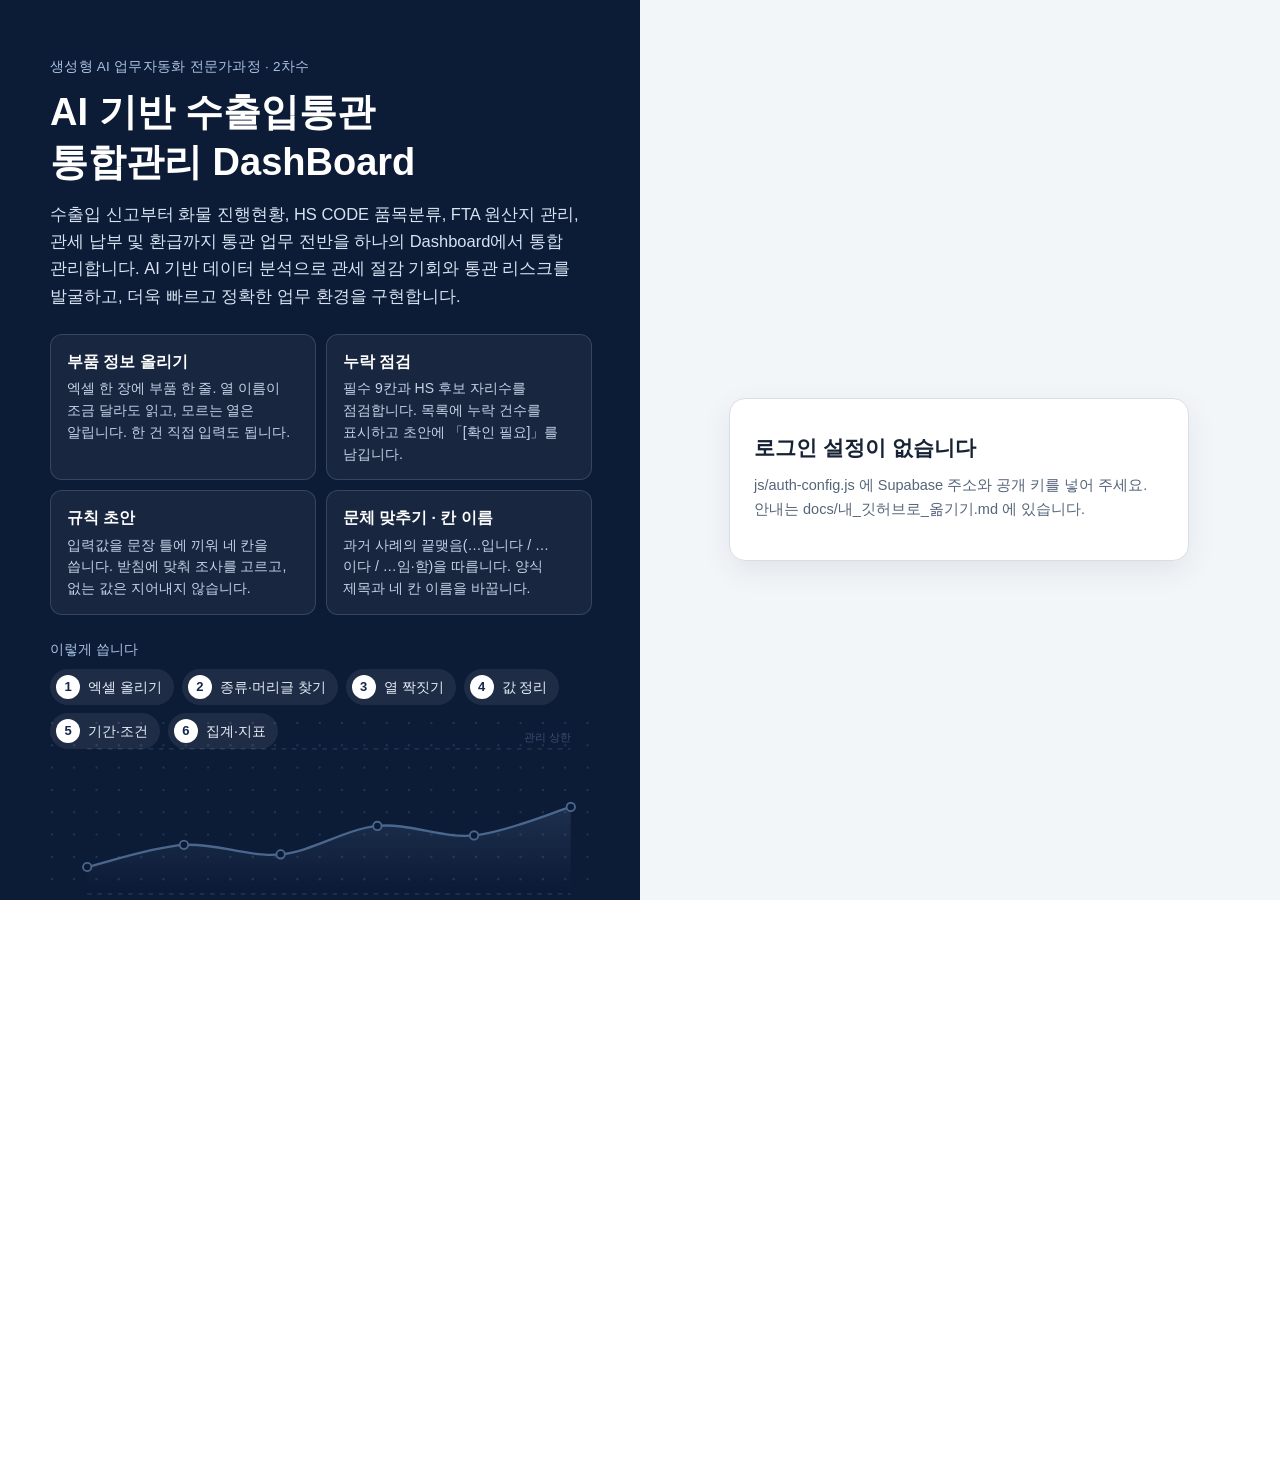
==== commit cbea807c: "수출 FTA 탭(B단계) — 담당자 분석본(건기 · 엔진, 시트 5개)을 내용으로 골라(FTA기본관세율 채움 비율 · 근거 표시) 판가 · 담당자 절감액 그대로 집계 · 담당자 피" ====
--- a/dashboard.html
+++ b/dashboard.html
@@ -72,7 +72,7 @@
       <tr><td>1. 수출입통관 실적</td><td>수입: 물자대·관세·관세부담율 / 수출: 전년 대비 증감 — 본부·국가·업체·HS 4단위</td><td>ERP 엑셀 · 매일</td><td>매월 1일 전월 분석 뒤 메일 공유 → 매일 대시보드</td><td><a href="#d-upload" data-go-tab="trade">「수입 실적」 탭</a> · <a href="#d-upload" data-go-tab="export">「수출 실적」 탭</a></td></tr>
       <tr><td>2. FTA 수출입 실적</td><td>FTA 체결국 수입·수출 신고 건의 관세 절감 실적</td><td>ERP 엑셀 · 매일</td><td>→ 매일 대시보드, 메일로 공유할 화면</td><td><a href="#d-upload" data-go-tab="fta">「FTA」 탭</a></td></tr>
       <tr><td>3. 관세환급 실적</td><td>본부별 매월 환급 실적</td><td>환급프로그램 엑셀 · 매월</td><td>→ 월별 표</td><td><a href="#d-upload" data-go-tab="refund">「관세환급」 탭</a></td></tr>
-      <tr><td>4. 수출입 오류점수</td><td>신고·오류 건수, 오류점수, 비율</td><td>관세청 엑셀 · 매월</td><td>→ 월별·구분별</td><td><a href="#d-upload" data-go-tab="errors">「오류점수」 탭</a> · <a href="errors.html">v1.3 오류점수 분석(인천·울산)</a></td></tr>
+      <tr><td>4. 수출입 오류점수</td><td>총신고건 · 오류점수 · 비율(= 오류점수 ÷ 신고건수), 인천 · 울산 · 본부, 관리대장</td><td>관세청 유니패스 현황목록 · 상세목록 · 매월</td><td><a href="errors.html">오류점수 화면</a>에서 올리고 계산 → 대시보드는 그 요약을 읽기만</td><td><a href="errors.html">「오류점수」 화면</a> · <a href="#d-upload" data-go-tab="errors">대시보드 「오류점수」 탭(요약)</a></td></tr>
       <tr><td>5. 물품설명서 작성</td><td>고세율 수입부품의 저세율 품목분류 질의용 물품설명서, 결정문 접수 때 고정비 절감 모니터링</td><td>양식 · 결정문 현황 엑셀 · 수시</td><td>엑셀 프롬프트 양식으로 AI 질문 뒤 복사·붙여넣기 → 자동 작성</td><td><a href="index.html">「물품설명서」 화면</a> · <a href="#d-upload" data-go-tab="ruling">「품목분류 결정문」 탭</a></td></tr>
       <tr><td>6. 수입보세화물 Tracking</td><td>근무시간 외 BL 의 입항보고·수입신고 단계를 관세사·요청자에게 알림</td><td>유니패스 · ERP · 비정기</td><td>포워더가 입항 예정 공유 → 단계별 메일 안내</td><td><a href="tracking.html">「화물 추적」 화면</a></td></tr>
       <tr><td>7. 수출입통관 Archive</td><td>세관 제출 사유서, ERP 통합 업무 매뉴얼 보관·공유</td><td>문서 · 비정기</td><td>요청 때 메일 → 목록 링크 공유</td><td><a href="library.html">「자료 목록」 화면</a></td></tr>
@@ -82,7 +82,7 @@
 
 <section id="d-upload" class="card">
   <h2 style="margin-top:0">1. 엑셀을 올리세요</h2>
-  <p class="sub">수입·수출 실적(ERP), 관세환급(환급프로그램), 오류점수(관세청), 품목분류 결정문 현황 엑셀을 한꺼번에 올려도 됩니다. 파일마다 종류를 알아봅니다.</p>
+  <p class="sub">수입·수출 실적(ERP), 관세환급(환급프로그램), 품목분류 결정문 현황 엑셀을 한꺼번에 올려도 됩니다. 파일마다 종류를 알아봅니다. 오류점수(관세청 유니패스)는 <a href="errors.html">오류점수 화면</a>에서 올립니다 — 대시보드 「오류점수」 탭은 그 결과를 읽어 보입니다.</p>
   <label class="drop" id="d-drop">
     <input type="file" id="d-file" accept=".xlsx,.xls,.csv" multiple>
     <b>엑셀 파일을 끌어다 놓거나 눌러서 고르세요 (여러 개 가능)</b>
@@ -94,19 +94,21 @@
   </div>
   <p class="sub" style="margin-top:10px">예제는 가짜 업체·본부의 2024-01~2025-10 데이터입니다. 예제 데이터는 실제 사내 데이터가 아닙니다.
     </p>
-  <div class="note" id="dash-samples" style="margin-top:12px"><b>대시보드 예제 엑셀 5종</b> — 수입통관 · 수출통관 · 관세환급 · 오류점수 · 품목분류 결정문(가짜 데이터)
+  <div class="note" id="dash-samples" style="margin-top:12px"><b>예제 엑셀 5종</b> — 수입통관 · 수출통관 · 관세환급 · 품목분류 결정문(대시보드) + 유니패스 오류점수(오류점수 화면에서 올림, 가짜 데이터)
     <div class="btnrow" style="margin:8px 0 6px"><button class="btn primary" type="button" data-ex5>예제 엑셀 5개 모두 내려받기</button><a class="btn" href="samples/예제_엑셀_5종.zip" download>ZIP 한 파일로 받기</a></div>
-    <span class="sub">하나씩 받기 — <a class="ex-file" href="samples/예제_수입통관실적_ERP.xlsx" download>수입통관 실적</a> · <a class="ex-file" href="samples/예제_수출통관실적_ERP.xlsx" download>수출통관 실적</a> · <a class="ex-file" href="samples/예제_관세환급실적.xlsx" download>관세환급 실적</a> · <a class="ex-file" href="samples/예제_수출입오류점수.xlsx" download>수출입 오류점수</a> · <a class="ex-file" href="samples/예제_품목분류결정문현황.xlsx" download>품목분류 결정문 현황</a></span></div>
+    <span class="sub">하나씩 받기 — <a class="ex-file" href="samples/예제_수입통관실적_ERP.xlsx" download>수입통관 실적</a> · <a class="ex-file" href="samples/예제_수출통관실적_ERP.xlsx" download>수출통관 실적</a> · <a class="ex-file" href="samples/예제_관세환급실적.xlsx" download>관세환급 실적</a> · <a class="ex-file" href="samples/예제_유니패스수입오류점수(가상).xlsx" download>유니패스 오류점수(수입)</a> · <a class="ex-file" href="samples/예제_품목분류결정문현황.xlsx" download>품목분류 결정문 현황</a></span></div>
   <label class="chk"><input type="checkbox" id="d-remember" checked> 올린 데이터를 이 브라우저에 기억하기(다음에 열 때 다시 올리지 않아도 됩니다)</label>
   <details class="settings" id="d-settings">
     <summary>설정 — Plant → 본부 표(수입 · 수출) · 결제방법 GN(무환) 제외(수입 · 수출)</summary>
     <div id="d-settings-body"></div>
   </details>
+  <div id="d-viewbar" hidden></div>
   <div id="d-msg"></div>
   <div id="d-sets"></div>
 </section>
 
 <section id="d-view" class="card" hidden>
+  <div id="d-viewtop" hidden></div>
   <div class="dfilter" id="d-filter">
     <label>기간 <select id="f-from"></select> ~ <select id="f-to"></select></label>
     <label>본부 <select id="f-hq"></select></label>
@@ -120,7 +122,8 @@
   <div class="tabs" role="tablist" aria-label="분석 종류">
     <button role="tab" class="tab" data-tab="trade" aria-selected="true">수입 실적</button>
     <button role="tab" class="tab" data-tab="export" aria-selected="false">수출 실적</button>
-    <button role="tab" class="tab" data-tab="fta" aria-selected="false">FTA</button>
+    <button role="tab" class="tab" data-tab="fta" aria-selected="false">수입 FTA</button>
+    <button role="tab" class="tab" data-tab="exfta" aria-selected="false">수출 FTA</button>
     <button role="tab" class="tab" data-tab="refund" aria-selected="false">관세환급</button>
     <button role="tab" class="tab" data-tab="errors" aria-selected="false">오류점수</button>
     <button role="tab" class="tab" data-tab="ruling" aria-selected="false">품목분류 결정문</button>
@@ -156,12 +159,18 @@
   </div>
   <div class="tabpanel" id="t-fta" role="tabpanel" hidden>
     <p class="sub tariff-meta" id="tariff-meta" aria-live="polite"></p>
+    <div id="fta-imp"></div>
+    <details class="settings" id="fta-old"><summary>참고 — 실적 파일의 FTA 열(물자대_FTA · 절감액, 수입 · 수출)</summary>
     <div class="kpis" id="kpi-fta"></div>
     <div class="ctrl">
       <label>묶는 기준 <select id="by-fta"><option value="hq">본부</option><option value="country">국가</option><option value="company">업체</option></select></label>
     </div>
     <div class="charts" id="ch-fta"></div>
     <div id="tb-fta"></div>
+    </details>
+  </div>
+  <div class="tabpanel" id="t-exfta" role="tabpanel" hidden>
+    <div id="exfta"></div>
   </div>
   <div class="tabpanel" id="t-refund" role="tabpanel" hidden>
     <div class="kpis" id="kpi-refund"></div>
@@ -202,7 +211,9 @@
 
 <script src="lib/xlsx.full.min.js"></script>
 <script src="js/customs.js"></script>
+<script src="js/filerules.js"></script>
 <script src="js/tariff.js"></script>
+<script src="js/errscore.js"></script>
 <script src="js/dash.js"></script>
 <script>
   // 7항목 표의 탭 링크 — 올린 자료가 있을 때 그 탭을 연다
--- a/css/dash.css
+++ b/css/dash.css
@@ -102,3 +102,32 @@
 table.set-plant input{font:inherit; font-size:13.5px; padding:4px 6px; border:1px solid var(--line); border-radius:6px; width:100%; min-width:90px;}
 /* (v1.9.1) FTA 탭 위 관세율표 기준 연도 */
 .tariff-meta{margin:0 0 10px; font-size:13px; color:var(--sub);} .tariff-meta.warn{padding:6px 10px; border-radius:6px;}
+
+/* (v2.2.0) 수입 FTA 탭 — 상단 줄 · 카드 4 · 차트 · 표. 노랑은 사후적용 대기(조치 필요)에만, 본부 색은 C.HQ_COLORS 고정 */
+.fta-top{display:flex; flex-wrap:wrap; justify-content:space-between; align-items:center; gap:8px 16px; margin:0 0 12px;}
+.fta-top-l{display:flex; flex-wrap:wrap; align-items:center; gap:8px;} .fta-top-r{font-size:13px; color:var(--sub); font-weight:600;}
+.badge{display:inline-block; font-size:12.5px; font-weight:700; padding:2px 9px; border-radius:999px; border:1px solid;}
+.badge.ok{color:#0e5a33; background:#e3f3ea; border-color:#8cc5a3;} .badge.no{color:#4a5867; background:#eef1f4; border-color:#c3ccd5;}
+.kpis.fta4{grid-template-columns:repeat(4,minmax(0,1fr));}
+.kpi .up{color:#127a3a;} .kpi .down{color:#c0362c;}
+.kpi.warn{background:#fff6d6; border-color:#e0bd4a;} .kpi.warn .kpi-v{color:#5c4300;}
+.kpi.none{background:#f1f3f5; border-color:#d3d9df;} .kpi.none .kpi-v{color:#5b6b7b;}
+.kpi.clk{cursor:pointer;} .kpi.clk:hover,.kpi.clk:focus-visible{outline:2px solid #b58a00; outline-offset:2px;}
+svg.chart .val{fill:#152232; font-weight:700;} svg.chart .sel-band{fill:#eef3f8;} svg.chart .hit:hover{fill:rgba(21,75,110,.06);}
+tr.late td:nth-child(4){color:#c0362c; font-weight:700;} span.late{color:#c0362c; font-weight:600;}
+table.fta-reasons tr.clk{cursor:pointer;} table.fta-reasons tr.clk:hover td,table.fta-reasons tr.open td{background:#f2f7fb;} table.fta-reasons tr.clk:focus-visible{outline:2px solid var(--brand-deep);}
+table.fta-reasons tr.sub-row > td{background:#fafcfe; padding:6px 10px 10px;}
+.tb-h .btn{margin-left:8px; vertical-align:middle;}
+@media (max-width:640px){ .kpis.fta4{grid-template-columns:repeat(2,minmax(0,1fr));} .fta-top-r{width:100%;} }
+
+/* (v2.3.0) 저장된 데이터 지우기 — 지울 항목 고르기 */
+dialog.clear-dlg{border:1px solid var(--line); border-radius:12px; padding:18px 20px; max-width:min(520px,calc(100vw - 32px));}
+dialog.clear-dlg::backdrop{background:rgba(10,25,40,.35);}
+dialog.clear-dlg label.chk{display:flex; gap:8px; align-items:flex-start; margin:8px 0; font-size:14px; line-height:1.4;}
+dialog.clear-dlg label.chk input{margin-top:3px;}
+
+/* (v2.4.0) 수출 FTA — 피벗 대조 차이(빨강) · 세율 불일치 */
+.badge.bad{color:#9b2c22; background:#fdecea; border-color:#e8a59d;}
+span.diff,b.diff{color:#c0362c; font-weight:700;}
+table.exfta-check tr[data-bad] td{background:#fff5f4;}
+table.exrates tr.conflict td{background:#fff5f4;}
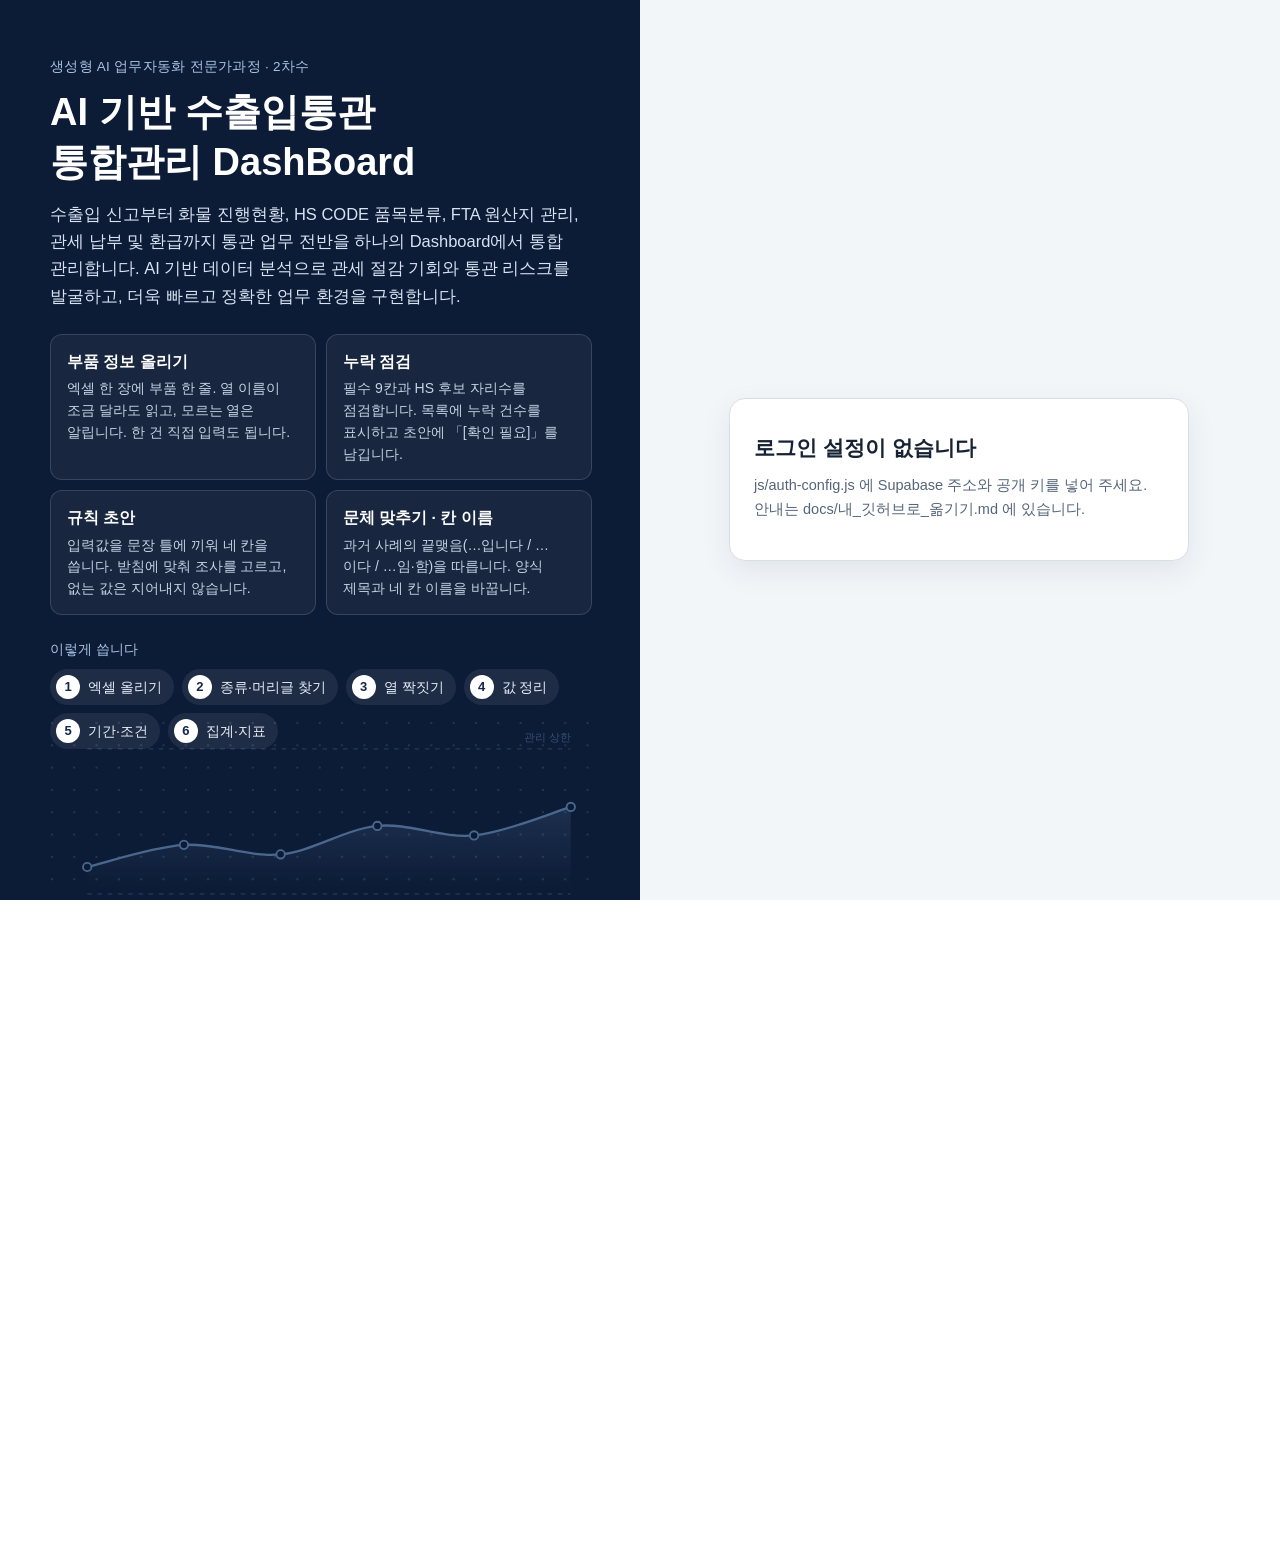
==== commit 3ada78b5: "예제를 실제 구조의 예제 파일 9개로 — samples/2026_예제(가상)_… (실적 · 수입FTA · 수출FTA 건기·엔진 · 관세환급 · 결정문 · 유니패스 수입·수출) · " ====
--- a/dashboard.html
+++ b/dashboard.html
@@ -92,11 +92,12 @@
     <button class="btn primary" id="btn-dash-sample">예제로 해보기</button>
     <button class="btn" id="btn-dash-clear" type="button">저장된 데이터 지우기</button>
   </div>
-  <p class="sub" style="margin-top:10px">예제는 가짜 업체·본부의 2024-01~2025-10 데이터입니다. 예제 데이터는 실제 사내 데이터가 아닙니다.
+  <p class="sub" style="margin-top:10px">모든 예제는 가상 데이터이며, 실제 거래처·회사명·신고번호와 무관합니다. 예제는 2026년 9~10월 기준입니다.
     </p>
-  <div class="note" id="dash-samples" style="margin-top:12px"><b>예제 엑셀 5종</b> — 수입통관 · 수출통관 · 관세환급 · 품목분류 결정문(대시보드) + 유니패스 오류점수(오류점수 화면에서 올림, 가짜 데이터)
-    <div class="btnrow" style="margin:8px 0 6px"><button class="btn primary" type="button" data-ex5>예제 엑셀 5개 모두 내려받기</button><a class="btn" href="samples/예제_엑셀_5종.zip" download>ZIP 한 파일로 받기</a></div>
-    <span class="sub">하나씩 받기 — <a class="ex-file" href="samples/예제_수입통관실적_ERP.xlsx" download>수입통관 실적</a> · <a class="ex-file" href="samples/예제_수출통관실적_ERP.xlsx" download>수출통관 실적</a> · <a class="ex-file" href="samples/예제_관세환급실적.xlsx" download>관세환급 실적</a> · <a class="ex-file" href="samples/예제_유니패스수입오류점수(가상).xlsx" download>유니패스 오류점수(수입)</a> · <a class="ex-file" href="samples/예제_품목분류결정문현황.xlsx" download>품목분류 결정문 현황</a></span></div>
+  <div class="note" id="dash-samples" style="margin-top:12px"><b>예제 엑셀 9종(가상 데이터)</b> — 수입실적 · 수출실적 · 수입FTA · 수출FTA(건기·엔진) · 관세환급 · 품목분류 결정문 · 유니패스 오류점수(수입·수출)
+    <br><span class="sub">수출FTA 는 FTA 담당자 분석본 형식입니다(시트 5개 — 세율을 채운 분석 시트를 내용으로 골라 대시보드 「수출 FTA」 탭에서 집계). 유니패스 오류점수는 <a href="errors.html">오류점수 화면</a>에서 올립니다.</span>
+    <div class="btnrow" style="margin:8px 0 6px"><a class="btn primary" href="samples/예제데이터.zip" download data-k="ex-zip">ZIP 한 파일로 받기(9개)</a></div>
+    <span class="sub">하나씩 받기 — <a class="ex-file" href="samples/2026_예제(가상)_수입실적.xlsx" download>2026 예제(가상) 수입실적</a> · <a class="ex-file" href="samples/2026_예제(가상)_수출실적.xlsx" download>2026 예제(가상) 수출실적</a> · <a class="ex-file" href="samples/2026_예제(가상)_수입FTA.xlsx" download>2026 예제(가상) 수입FTA</a> · <a class="ex-file" href="samples/2026-10_예제(가상)_수출FTA_건기.xlsx" download>2026-10 예제(가상) 수출FTA 건기</a> · <a class="ex-file" href="samples/2026-10_예제(가상)_수출FTA_엔진.xlsx" download>2026-10 예제(가상) 수출FTA 엔진</a> · <a class="ex-file" href="samples/2026_예제(가상)_관세환급.xlsx" download>2026 예제(가상) 관세환급</a> · <a class="ex-file" href="samples/2026_예제(가상)_품목분류결정문.xlsx" download>2026 예제(가상) 품목분류결정문</a> · <a class="ex-file" href="samples/2026_예제(가상)_수입오류.xlsx" download>2026 예제(가상) 수입오류</a> · <a class="ex-file" href="samples/2026_예제(가상)_수출오류.xlsx" download>2026 예제(가상) 수출오류</a></span></div>
   <label class="chk"><input type="checkbox" id="d-remember" checked> 올린 데이터를 이 브라우저에 기억하기(다음에 열 때 다시 올리지 않아도 됩니다)</label>
   <details class="settings" id="d-settings">
     <summary>설정 — Plant → 본부 표(수입 · 수출) · 결제방법 GN(무환) 제외(수입 · 수출)</summary>
@@ -113,7 +114,7 @@
     <label>기간 <select id="f-from"></select> ~ <select id="f-to"></select></label>
     <label>본부 <select id="f-hq"></select></label>
     <label>국가 <select id="f-country"></select></label>
-    <label>금액 단위 <select id="f-unit"><option>원</option><option>천원</option><option>백만원</option><option>USD</option></select></label>
+    <label>금액 단위 <select id="f-unit"><option>원</option><option>백만원</option><option>천만원</option><option selected>억원</option></select></label>
     <button class="btn" id="btn-f-reset" type="button">기간 처음대로</button>
     <button class="btn green" id="btn-dash-xlsx" type="button">엑셀로 내보내기</button>
   </div>
@@ -222,15 +223,6 @@
     var b = document.querySelector('.tab[data-tab="' + a.dataset.goTab + '"]'); if (b && !document.getElementById('d-view').hidden) b.click();
   });
 </script>
-<script>
-/* 예제 엑셀 5개를 차례로 내려받는다(브라우저가 「여러 파일 내려받기」를 물으면 허용) */
-document.addEventListener('click', function (e) {
-  var b = e.target.closest ? e.target.closest('[data-ex5]') : null; if (!b) return;
-  var box = b.closest('.note'), list = [].slice.call(box.querySelectorAll('a.ex-file'));
-  list.forEach(function (a, i) { setTimeout(function () { var x = document.createElement('a'); x.href = a.getAttribute('href'); x.download = decodeURIComponent(a.getAttribute('href').split('/').pop()); document.body.appendChild(x); x.click(); x.remove(); }, i * 700); });
-  b.textContent = '내려받는 중… (5개)'; setTimeout(function () { b.textContent = '예제 엑셀 5개 모두 내려받기'; }, list.length * 700 + 600);
-});
-</script>
 <!-- auth-kit: 로그인 · 사용 신청 · 승인 · 게시판(키트 정본 data10-00/kit/auth, 적용 build-2611-00/tools/kit) -->
 <script src="vendor/supabase.js?v=2026-11-13.16"></script>
 <script src="js/auth-config.js?v=2026-11-13.16"></script>
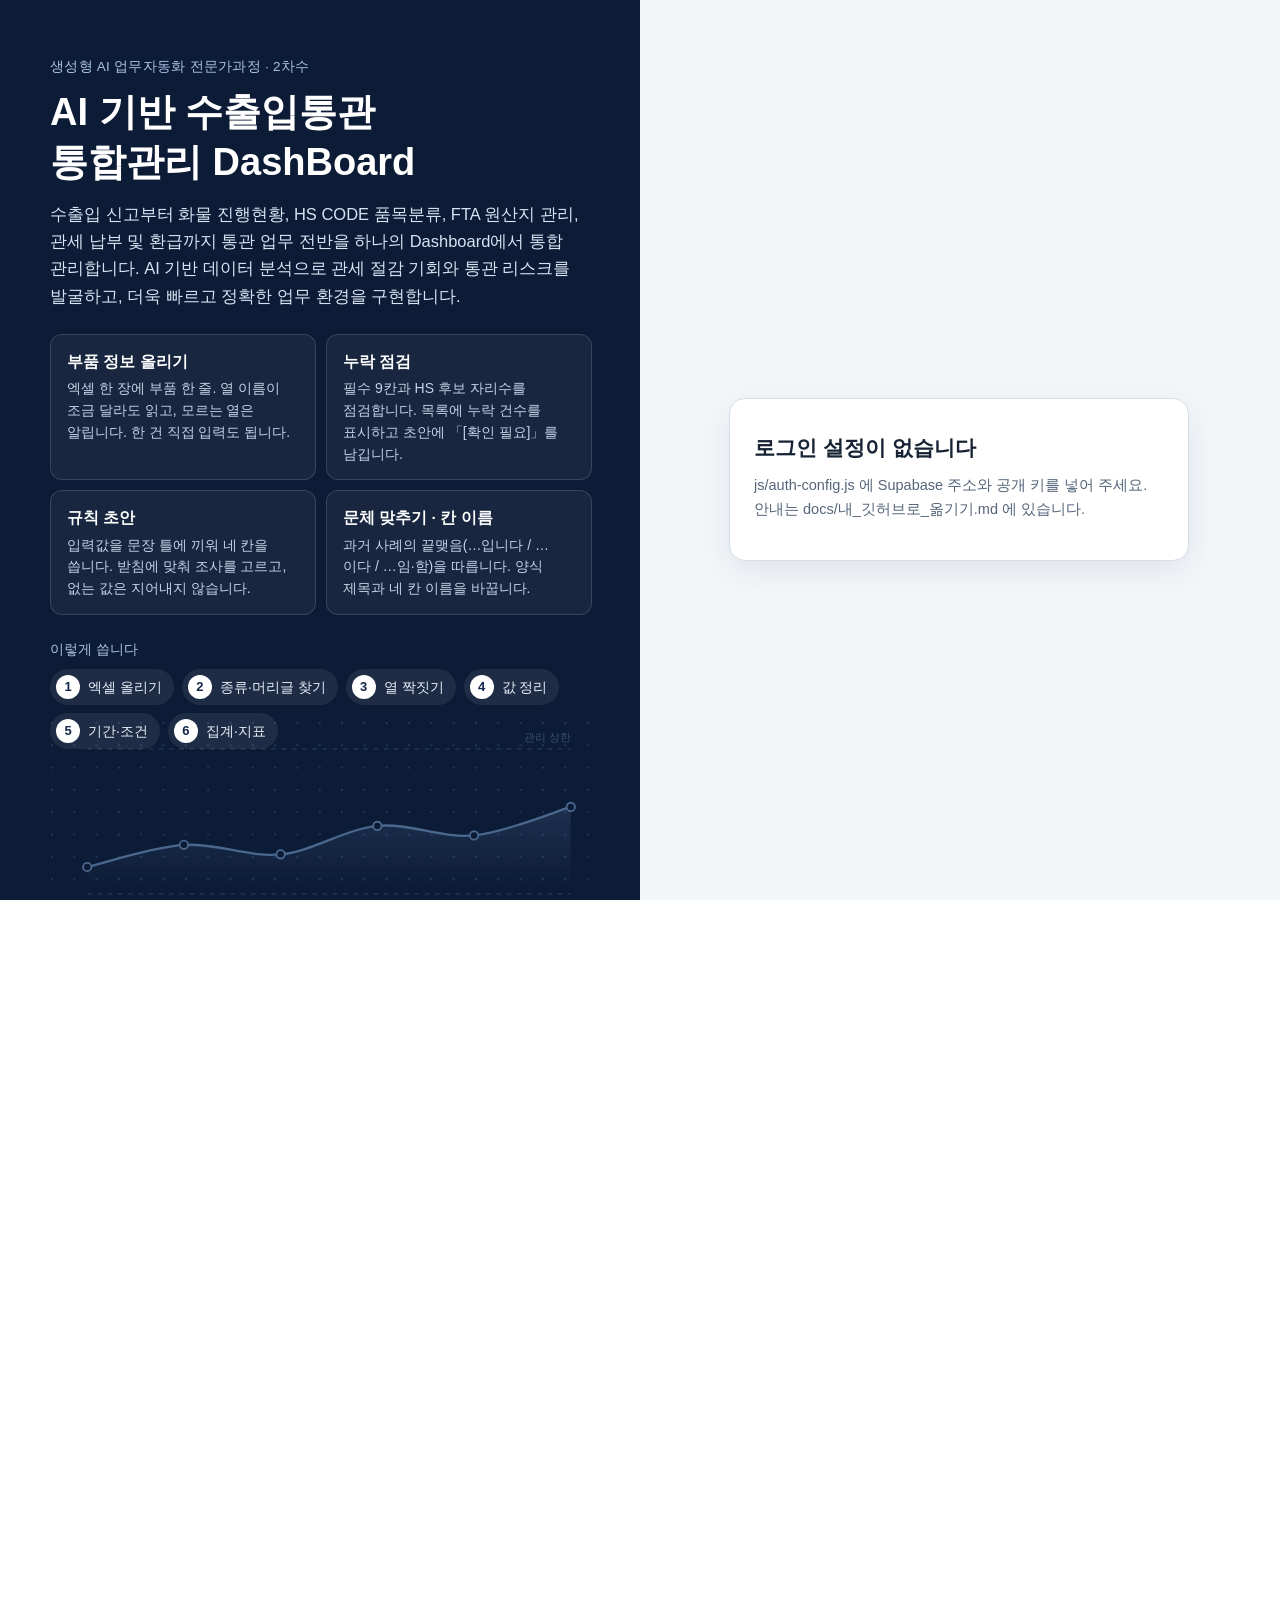
==== commit 298e424d: "예제(화면 집계)와 양식(빈 양식 내려받기) 분리 — 「예제로 해보기」는 samples/ 예제 11종(가상 · 2025~2026)을 화면에서만(저장 안 함 · 예제 닫기 · 내 파" ====
--- a/dashboard.html
+++ b/dashboard.html
@@ -89,15 +89,17 @@
     <span>파일은 서버로 올라가지 않습니다 · 브라우저 안에서만 처리합니다</span>
   </label>
   <div class="btnrow">
-    <button class="btn primary" id="btn-dash-sample">예제로 해보기</button>
+    <button class="btn primary" id="btn-dash-sample">예제로 해보기</button> <span class="sub" data-k="sample-hint">가상 데이터로 결과 화면을 미리 봅니다(저장 안 됨).</span>
     <button class="btn" id="btn-dash-clear" type="button">저장된 데이터 지우기</button>
   </div>
-  <p class="sub" style="margin-top:10px">모든 예제는 가상 데이터이며, 실제 거래처·회사명·신고번호와 무관합니다. 예제는 2026년 9~10월 기준입니다.
+  <p class="sub" style="margin-top:10px">모든 예제는 가상 데이터(2025~2026 가상치)이며, 실제 거래처·회사명·신고번호와 무관합니다.
     </p>
-  <div class="note" id="dash-samples" style="margin-top:12px"><b>예제 엑셀 9종(가상 데이터)</b> — 수입실적 · 수출실적 · 수입FTA · 수출FTA(건기·엔진) · 관세환급 · 품목분류 결정문 · 유니패스 오류점수(수입·수출)
-    <br><span class="sub">수출FTA 는 FTA 담당자 분석본 형식입니다(시트 5개 — 세율을 채운 분석 시트를 내용으로 골라 대시보드 「수출 FTA」 탭에서 집계). 유니패스 오류점수는 <a href="errors.html">오류점수 화면</a>에서 올립니다.</span>
-    <div class="btnrow" style="margin:8px 0 6px"><a class="btn primary" href="samples/예제데이터.zip" download data-k="ex-zip">ZIP 한 파일로 받기(9개)</a></div>
-    <span class="sub">하나씩 받기 — <a class="ex-file" href="samples/2026_예제(가상)_수입실적.xlsx" download>2026 예제(가상) 수입실적</a> · <a class="ex-file" href="samples/2026_예제(가상)_수출실적.xlsx" download>2026 예제(가상) 수출실적</a> · <a class="ex-file" href="samples/2026_예제(가상)_수입FTA.xlsx" download>2026 예제(가상) 수입FTA</a> · <a class="ex-file" href="samples/2026-10_예제(가상)_수출FTA_건기.xlsx" download>2026-10 예제(가상) 수출FTA 건기</a> · <a class="ex-file" href="samples/2026-10_예제(가상)_수출FTA_엔진.xlsx" download>2026-10 예제(가상) 수출FTA 엔진</a> · <a class="ex-file" href="samples/2026_예제(가상)_관세환급.xlsx" download>2026 예제(가상) 관세환급</a> · <a class="ex-file" href="samples/2026_예제(가상)_품목분류결정문.xlsx" download>2026 예제(가상) 품목분류결정문</a> · <a class="ex-file" href="samples/2026_예제(가상)_수입오류.xlsx" download>2026 예제(가상) 수입오류</a> · <a class="ex-file" href="samples/2026_예제(가상)_수출오류.xlsx" download>2026 예제(가상) 수출오류</a></span></div>
+  <div class="note" id="dash-samples" style="margin-top:12px">
+    <p style="margin:0 0 6px" data-k="ex-line"><b>① 예제로 해보기</b> — 가상 수치 데이터로 결과 미리보기<br><span class="sub">위 「예제로 해보기」 단추 — 가상 데이터로 결과 화면을 미리 봅니다(저장 안 됨). 예제는 2025~2026 가상치 11종(수입실적 · 수출실적 · 수입FTA · 수출FTA(건기·엔진) · 관세환급 · 품목분류 결정문 · 유니패스 오류점수(수입·수출) 2개 해)입니다.</span></p>
+    <p style="margin:0 0 6px" data-k="tpl-line"><b>② 양식 내려받기</b> — 내 데이터 올릴 때 쓰는 빈 양식(머리글 + 예시 한 줄)<br><span class="sub">내 데이터를 올리기 전, 이 열 이름에 맞춰 채우세요. 맨 위 안내 줄과 예시 한 줄은 지우고 올리시면 됩니다. 수출FTA 양식은 FTA 담당자 분석본 형식(시트 4개)이고, 오류점수 양식은 <a href="errors.html">오류점수 화면</a>에서 올립니다.</span></p>
+    <div class="btnrow" style="margin:8px 0 6px"><a class="btn primary" href="samples/blank/templates.zip" download data-k="tpl-zip">ZIP 한 파일로 받기(양식 8종)</a></div>
+    <span class="sub">하나씩 받기 — <a class="ex-file" href="samples/blank/빈양식_수입실적.xlsx" download>수입실적 양식</a> · <a class="ex-file" href="samples/blank/빈양식_수출실적.xlsx" download>수출실적 양식</a> · <a class="ex-file" href="samples/blank/빈양식_수입FTA.xlsx" download>수입FTA 양식</a> · <a class="ex-file" href="samples/blank/빈양식_수출FTA.xlsx" download>수출FTA 양식</a> · <a class="ex-file" href="samples/blank/빈양식_관세환급.xlsx" download>관세환급 양식</a> · <a class="ex-file" href="samples/blank/빈양식_품목분류결정문.xlsx" download>품목분류 결정문 양식</a> · <a class="ex-file" href="samples/blank/빈양식_수입오류.xlsx" download>오류점수(수입) 양식</a> · <a class="ex-file" href="samples/blank/빈양식_수출오류.xlsx" download>오류점수(수출) 양식</a></span>
+    <p class="sub" style="margin:6px 0 0">모든 예제는 가상 데이터이며, 실제 거래처·회사명·신고번호와 무관합니다.</p></div>
   <label class="chk"><input type="checkbox" id="d-remember" checked> 올린 데이터를 이 브라우저에 기억하기(다음에 열 때 다시 올리지 않아도 됩니다)</label>
   <details class="settings" id="d-settings">
     <summary>설정 — Plant → 본부 표(수입 · 수출) · 결제방법 GN(무환) 제외(수입 · 수출)</summary>
